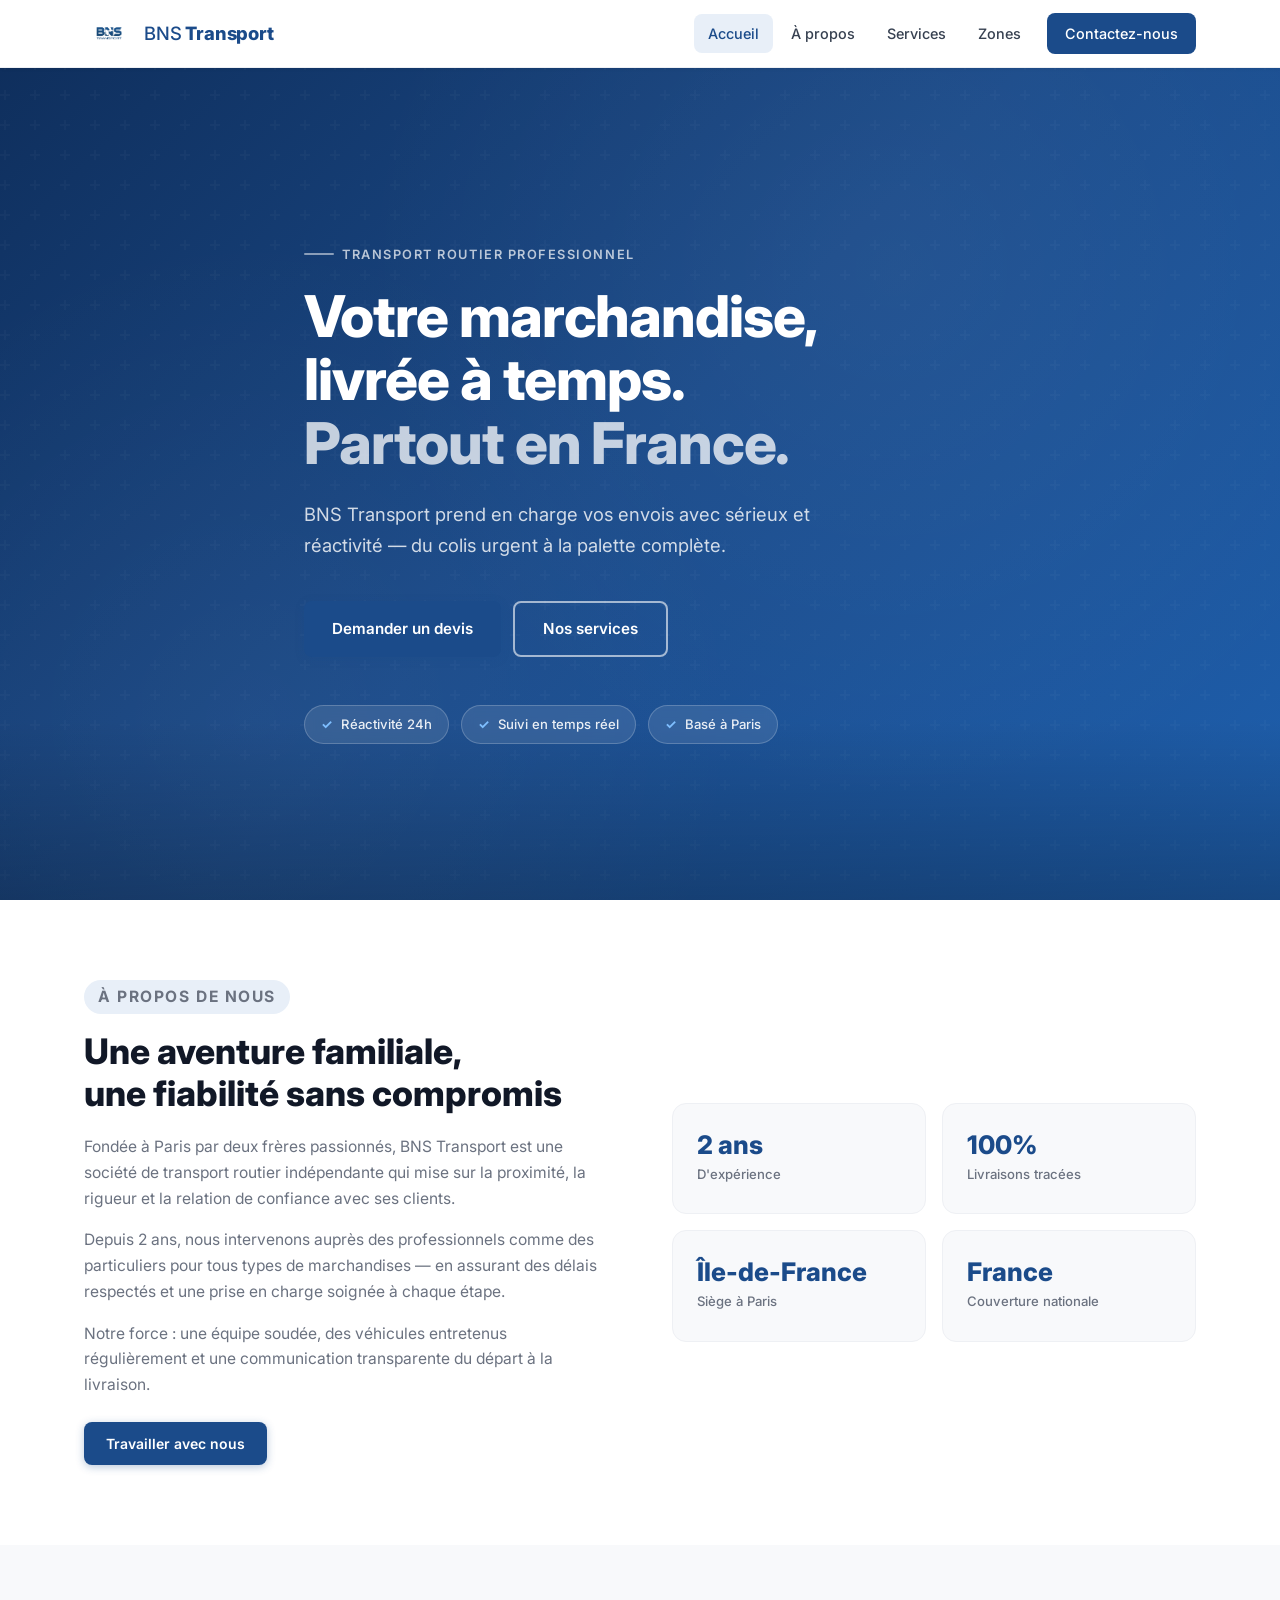
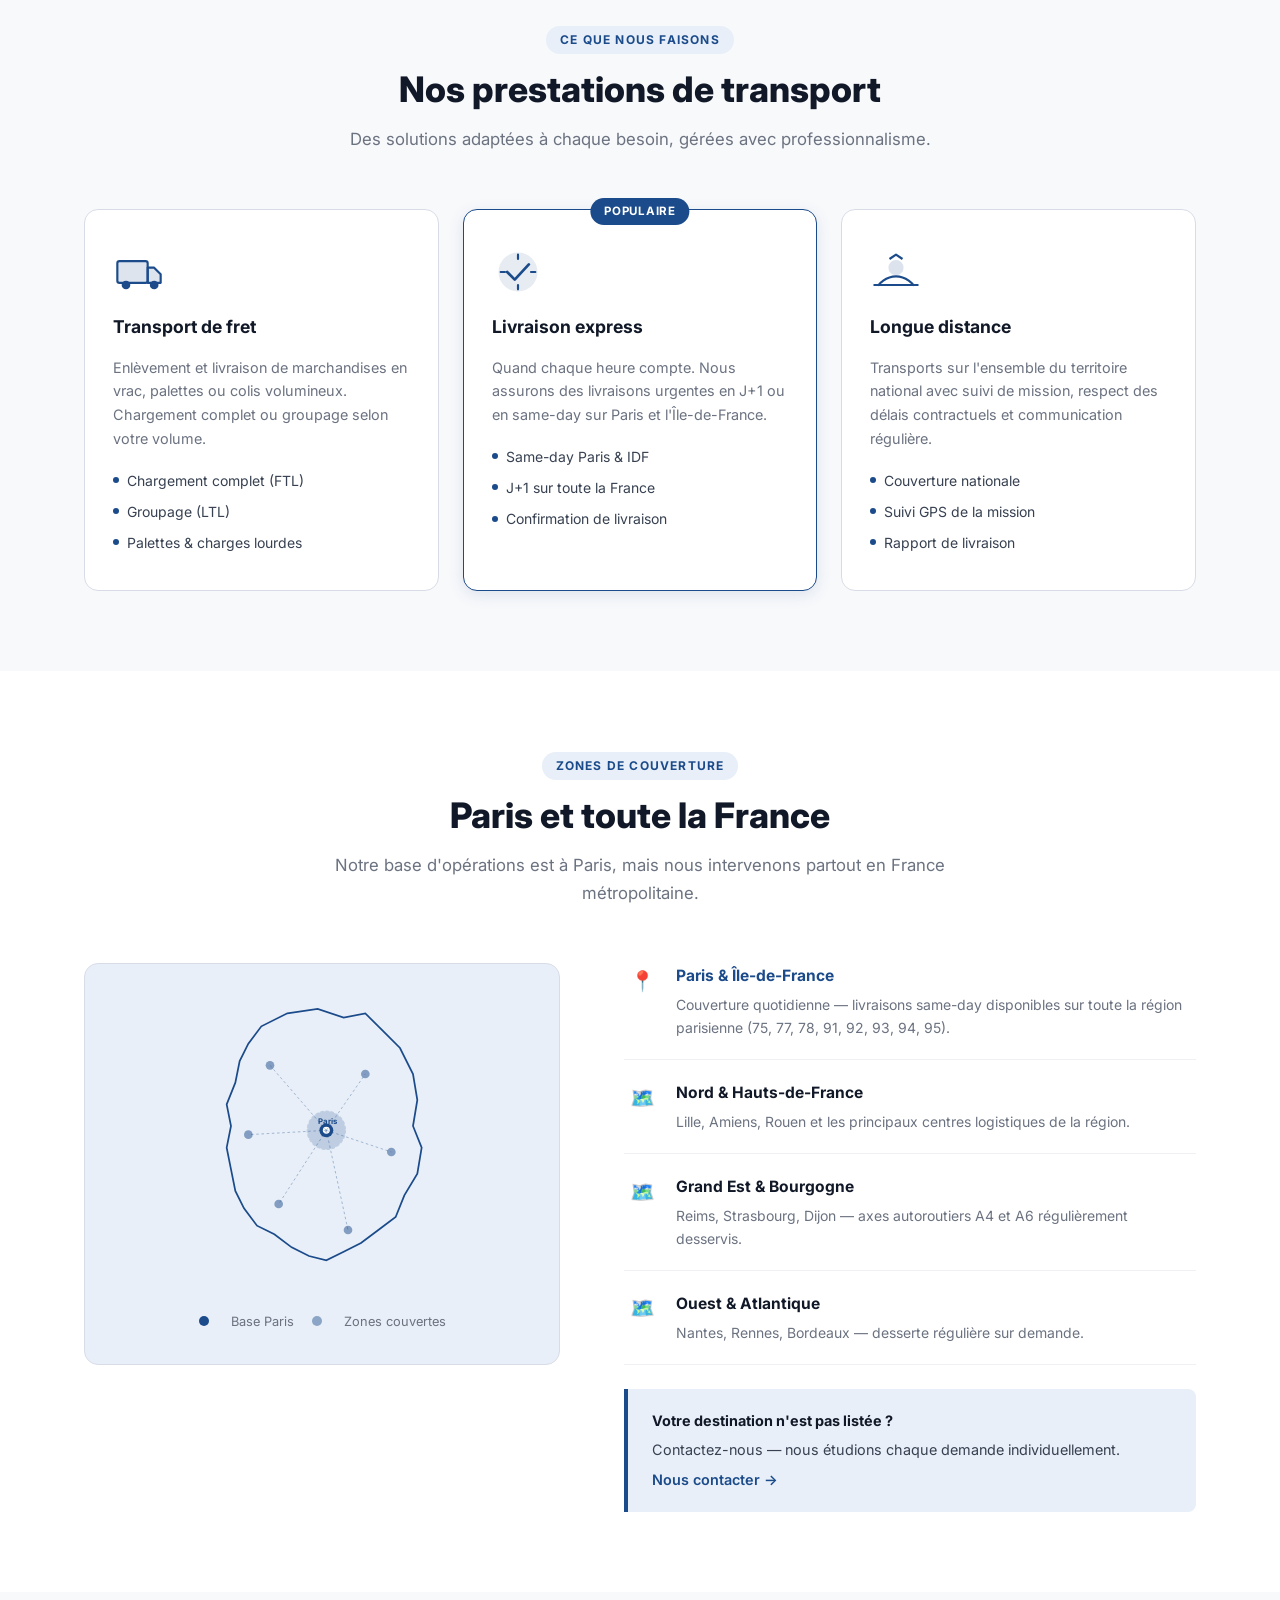
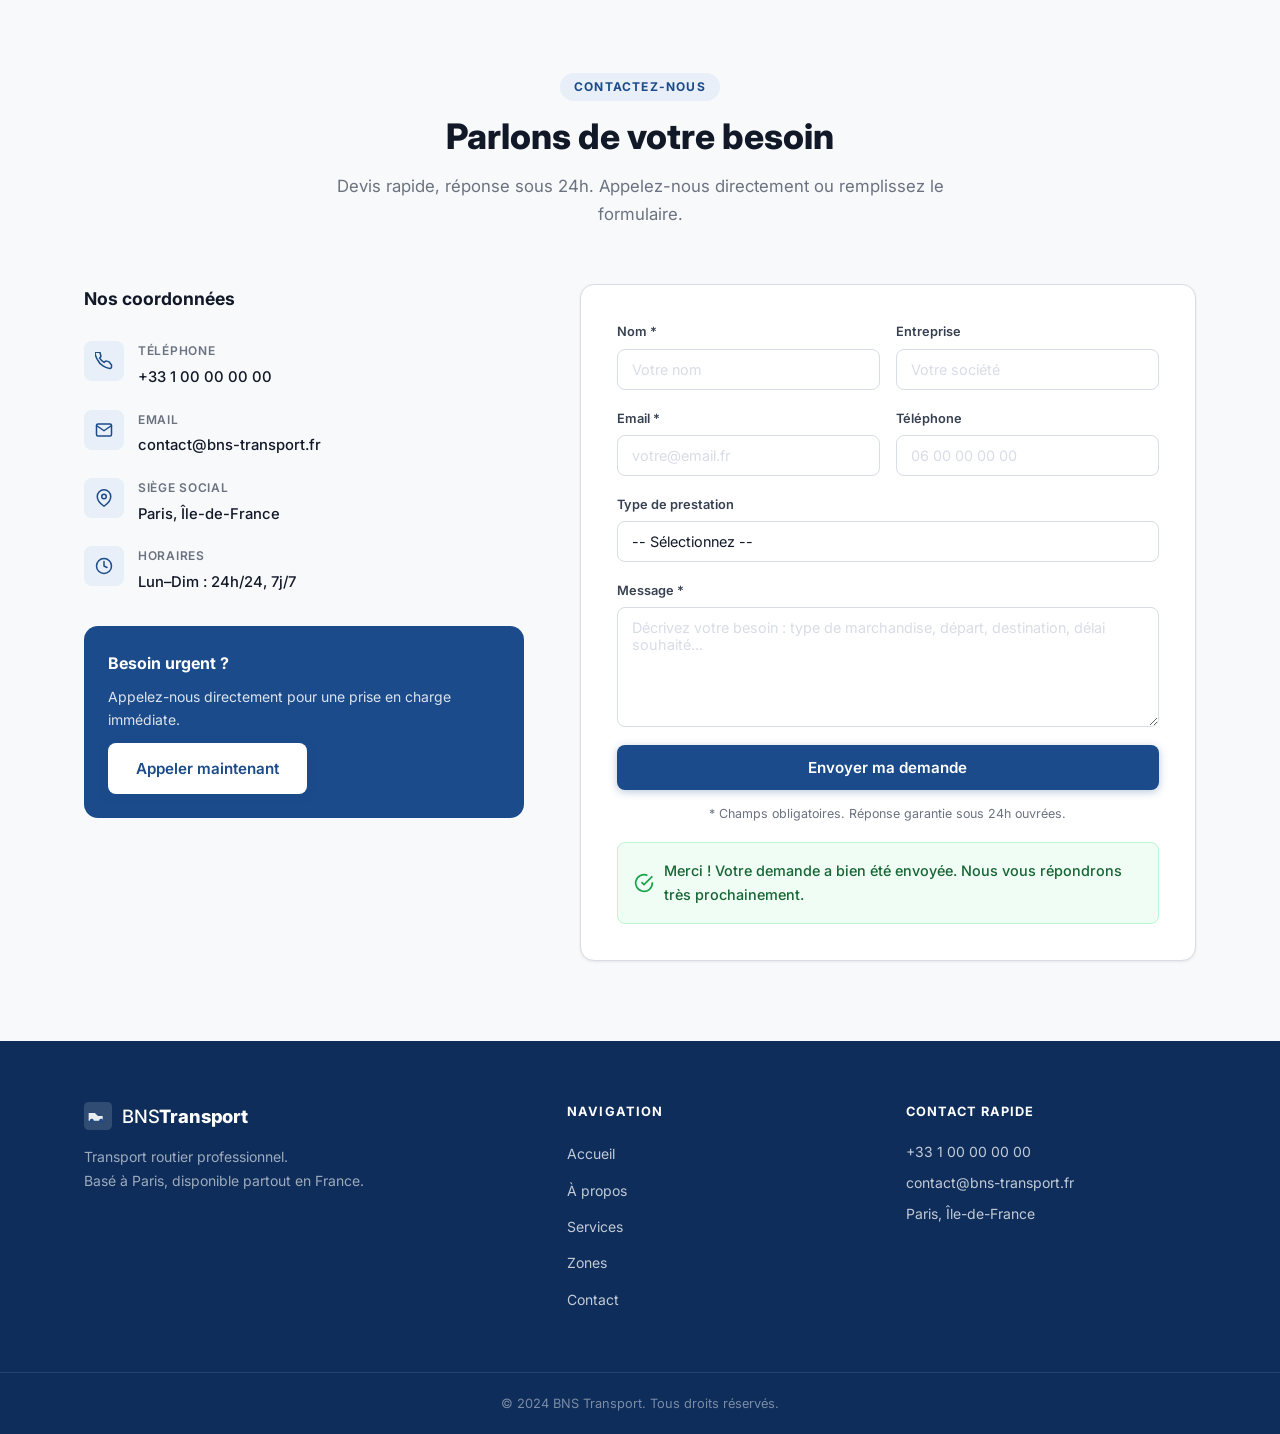
==== index.html @ 2b650d3e "Initial commit — site BNS Transport" ====
<!DOCTYPE html>
<html lang="fr">
<head>
  <meta charset="UTF-8" />
  <meta name="viewport" content="width=device-width, initial-scale=1.0" />
  <meta name="description" content="BNS Transport — Transporteur routier professionnel basé à Paris. Fret, livraison express, longue distance. Devis gratuit." />
  <title>BNS Transport — Transporteur routier Paris & France</title>
  <link rel="stylesheet" href="css/styles.css" />
  <link rel="preconnect" href="https://fonts.googleapis.com" />
  <link rel="preconnect" href="https://fonts.gstatic.com" crossorigin />
  <link href="https://fonts.googleapis.com/css2?family=Inter:wght@400;500;600;700;800&display=swap" rel="stylesheet" />
</head>
<body>

  <!-- ========== HEADER ========== -->
  <header class="header" id="header">
    <div class="container header__inner">
      <a href="#accueil" class="logo">
        <span class="logo__icon">
          <img src="asset/logo/V3-remove.png" alt="BNS Transport" height="50">
        </span>
        <span class="logo__text">BNS<strong> Transport</strong></span>
      </a>

      <button class="nav-toggle" id="navToggle" aria-label="Ouvrir le menu" aria-expanded="false">
        <span></span><span></span><span></span>
      </button>

      <nav class="nav" id="mainNav">
        <ul class="nav__list">
          <li><a href="#accueil"   class="nav__link">Accueil</a></li>
          <li><a href="#apropos"   class="nav__link">À propos</a></li>
          <li><a href="#services"  class="nav__link">Services</a></li>
          <li><a href="#zones"     class="nav__link">Zones</a></li>
          <li><a href="#contact"   class="nav__link nav__link--cta">Contactez-nous</a></li>
        </ul>
      </nav>
    </div>
  </header>

  <!-- ========== HERO ========== -->
  <section class="hero" id="accueil">
    <div class="hero__overlay"></div>
    <div class="container hero__content">
      <p class="hero__eyebrow">Transport routier professionnel</p>
      <h1 class="hero__title">Votre marchandise,<br>livrée à temps.<br><span>Partout en France.</span></h1>
      <p class="hero__subtitle">BNS Transport prend en charge vos envois avec sérieux et réactivité — du colis urgent à la palette complète.</p>
      <div class="hero__actions">
        <a href="#contact" class="btn btn--primary">Demander un devis</a>
        <a href="#services" class="btn btn--outline">Nos services</a>
      </div>
      <div class="hero__badges">
        <div class="badge"><span class="badge__icon">✓</span>Réactivité 24h</div>
        <div class="badge"><span class="badge__icon">✓</span>Suivi en temps réel</div>
        <div class="badge"><span class="badge__icon">✓</span>Basé à Paris</div>
      </div>
    </div>
  </section>

  <!-- ========== ABOUT ========== -->
  <section class="section about" id="apropos">
  <div class="container about__inner">
    <div class="about__text">
      <p class="section__eyebrow">À propos de nous</p>
      <h2 class="section__title">Une aventure familiale,<br>une fiabilité sans compromis</h2>
      <p>Fondée à Paris par deux frères passionnés, BNS Transport est une société de transport routier indépendante qui mise sur la proximité, la rigueur et la relation de confiance avec ses clients.</p>
      <p>Depuis 2 ans, nous intervenons auprès des professionnels comme des particuliers pour tous types de marchandises — en assurant des délais respectés et une prise en charge soignée à chaque étape.</p>
      <p>Notre force : une équipe soudée, des véhicules entretenus régulièrement et une communication transparente du départ à la livraison.</p>
      <a href="#contact" class="btn btn--primary btn--sm">Travailler avec nous</a>
    </div>
    <div class="about__stats">
        <div class="stat-card">
          <span class="stat-card__number">2 ans</span>
          <span class="stat-card__label">D'expérience</span>
        </div>
        <div class="stat-card">
          <span class="stat-card__number">100%</span>
          <span class="stat-card__label">Livraisons tracées</span>
        </div>
        <div class="stat-card">
          <span class="stat-card__number">Île-de-France</span>
          <span class="stat-card__label">Siège à Paris</span>
        </div>
        <div class="stat-card">
          <span class="stat-card__number">France</span>
          <span class="stat-card__label">Couverture nationale</span>
        </div>
      </div>
    </div>
  </section>

  <!-- ========== SERVICES ========== -->
  <section class="section services" id="services">
    <div class="container">
      <div class="section__header">
        <p class="section__eyebrow">Ce que nous faisons</p>
        <h2 class="section__title">Nos prestations de transport</h2>
        <p class="section__subtitle">Des solutions adaptées à chaque besoin, gérées avec professionnalisme.</p>
      </div>
      <div class="services__grid">
        <div class="service-card">
          <div class="service-card__icon">
            <svg viewBox="0 0 48 48" fill="none" xmlns="http://www.w3.org/2000/svg">
              <rect x="4" y="14" width="28" height="20" rx="2" fill="#1B4B8A" opacity=".15"/>
              <rect x="4" y="14" width="28" height="20" rx="2" stroke="#1B4B8A" stroke-width="2"/>
              <path d="M32 20h6l6 6v8h-12V20z" fill="#1B4B8A" opacity=".15"/>
              <path d="M32 20h6l6 6v8h-12V20z" stroke="#1B4B8A" stroke-width="2" stroke-linejoin="round"/>
              <circle cx="12" cy="36" r="4" fill="#1B4B8A"/>
              <circle cx="38" cy="36" r="4" fill="#1B4B8A"/>
            </svg>
          </div>
          <h3 class="service-card__title">Transport de fret</h3>
          <p class="service-card__text">Enlèvement et livraison de marchandises en vrac, palettes ou colis volumineux. Chargement complet ou groupage selon votre volume.</p>
          <ul class="service-card__list">
            <li>Chargement complet (FTL)</li>
            <li>Groupage (LTL)</li>
            <li>Palettes & charges lourdes</li>
          </ul>
        </div>
        <div class="service-card service-card--featured">
          <div class="service-card__badge">Populaire</div>
          <div class="service-card__icon">
            <svg viewBox="0 0 48 48" fill="none" xmlns="http://www.w3.org/2000/svg">
              <circle cx="24" cy="24" r="18" fill="#1B4B8A" opacity=".1"/>
              <path d="M14 24l7 7 13-14" stroke="#1B4B8A" stroke-width="2.5" stroke-linecap="round" stroke-linejoin="round"/>
              <path d="M24 8v4M24 36v4M8 24h4M36 24h4" stroke="#1B4B8A" stroke-width="2" stroke-linecap="round"/>
            </svg>
          </div>
          <h3 class="service-card__title">Livraison express</h3>
          <p class="service-card__text">Quand chaque heure compte. Nous assurons des livraisons urgentes en J+1 ou en same-day sur Paris et l'Île-de-France.</p>
          <ul class="service-card__list">
            <li>Same-day Paris & IDF</li>
            <li>J+1 sur toute la France</li>
            <li>Confirmation de livraison</li>
          </ul>
        </div>
        <div class="service-card">
          <div class="service-card__icon">
            <svg viewBox="0 0 48 48" fill="none" xmlns="http://www.w3.org/2000/svg">
              <path d="M8 36 C8 36 14 28 24 28 C34 28 40 36 40 36" stroke="#1B4B8A" stroke-width="2" stroke-linecap="round"/>
              <path d="M4 36h40" stroke="#1B4B8A" stroke-width="2" stroke-linecap="round"/>
              <circle cx="24" cy="20" r="6" fill="#1B4B8A" opacity=".15" stroke="#1B4B8A" stroke-width="2"/>
              <path d="M18 12 L24 8 L30 12" stroke="#1B4B8A" stroke-width="2" stroke-linejoin="round"/>
            </svg>
          </div>
          <h3 class="service-card__title">Longue distance</h3>
          <p class="service-card__text">Transports sur l'ensemble du territoire national avec suivi de mission, respect des délais contractuels et communication régulière.</p>
          <ul class="service-card__list">
            <li>Couverture nationale</li>
            <li>Suivi GPS de la mission</li>
            <li>Rapport de livraison</li>
          </ul>
        </div>
      </div>
    </div>
  </section>

  <!-- ========== COVERAGE ZONES ========== -->
  <section class="section zones" id="zones">
    <div class="container">
      <div class="section__header">
        <p class="section__eyebrow">Zones de couverture</p>
        <h2 class="section__title">Paris et toute la France</h2>
        <p class="section__subtitle">Notre base d'opérations est à Paris, mais nous intervenons partout en France métropolitaine.</p>
      </div>
      <div class="zones__inner">
        <div class="zones__map">
          <div class="map-visual">
            <svg viewBox="0 0 300 340" fill="none" xmlns="http://www.w3.org/2000/svg" class="france-map">
              <!-- Simplified France outline -->
              <path d="M110 20 L145 15 L175 25 L200 20 L220 40 L240 60 L255 90 L260 120 L255 150 L265 175 L260 205 L245 230 L235 255 L215 270 L195 285 L175 295 L155 305 L135 300 L115 290 L95 275 L75 265 L60 245 L50 225 L45 200 L40 175 L45 150 L40 125 L50 100 L55 75 L65 55 L80 35 L110 20Z" fill="#E8EFF8" stroke="#1B4B8A" stroke-width="2"/>
              <!-- IDF region highlight -->
              <circle cx="155" cy="155" r="22" fill="#1B4B8A" opacity=".2" stroke="#1B4B8A" stroke-width="1.5" stroke-dasharray="4 2"/>
              <!-- Paris dot -->
              <circle cx="155" cy="155" r="8" fill="#1B4B8A"/>
              <circle cx="155" cy="155" r="4" fill="#fff"/>
              <!-- Coverage dots -->
              <circle cx="200" cy="90" r="5" fill="#1B4B8A" opacity=".5"/>
              <circle cx="230" cy="180" r="5" fill="#1B4B8A" opacity=".5"/>
              <circle cx="180" cy="270" r="5" fill="#1B4B8A" opacity=".5"/>
              <circle cx="100" cy="240" r="5" fill="#1B4B8A" opacity=".5"/>
              <circle cx="65" cy="160" r="5" fill="#1B4B8A" opacity=".5"/>
              <circle cx="90" cy="80" r="5" fill="#1B4B8A" opacity=".5"/>
              <!-- Connection lines -->
              <line x1="155" y1="155" x2="200" y2="90" stroke="#1B4B8A" stroke-width="1" stroke-dasharray="3 3" opacity=".4"/>
              <line x1="155" y1="155" x2="230" y2="180" stroke="#1B4B8A" stroke-width="1" stroke-dasharray="3 3" opacity=".4"/>
              <line x1="155" y1="155" x2="180" y2="270" stroke="#1B4B8A" stroke-width="1" stroke-dasharray="3 3" opacity=".4"/>
              <line x1="155" y1="155" x2="100" y2="240" stroke="#1B4B8A" stroke-width="1" stroke-dasharray="3 3" opacity=".4"/>
              <line x1="155" y1="155" x2="65" y2="160" stroke="#1B4B8A" stroke-width="1" stroke-dasharray="3 3" opacity=".4"/>
              <line x1="155" y1="155" x2="90" y2="80" stroke="#1B4B8A" stroke-width="1" stroke-dasharray="3 3" opacity=".4"/>
              <!-- Labels -->
              <text x="145" y="148" font-size="9" fill="#1B4B8A" font-weight="700" font-family="Inter, sans-serif">Paris</text>
            </svg>
            <div class="map-legend">
              <span class="map-legend__dot map-legend__dot--main"></span> Base Paris
              <span class="map-legend__dot map-legend__dot--secondary"></span> Zones couvertes
            </div>
          </div>
        </div>
        <div class="zones__list">
          <div class="zone-item zone-item--primary">
            <div class="zone-item__icon">📍</div>
            <div>
              <h3>Paris & Île-de-France</h3>
              <p>Couverture quotidienne — livraisons same-day disponibles sur toute la région parisienne (75, 77, 78, 91, 92, 93, 94, 95).</p>
            </div>
          </div>
          <div class="zone-item">
            <div class="zone-item__icon">🗺️</div>
            <div>
              <h3>Nord & Hauts-de-France</h3>
              <p>Lille, Amiens, Rouen et les principaux centres logistiques de la région.</p>
            </div>
          </div>
          <div class="zone-item">
            <div class="zone-item__icon">🗺️</div>
            <div>
              <h3>Grand Est & Bourgogne</h3>
              <p>Reims, Strasbourg, Dijon — axes autoroutiers A4 et A6 régulièrement desservis.</p>
            </div>
          </div>
          <div class="zone-item">
            <div class="zone-item__icon">🗺️</div>
            <div>
              <h3>Ouest & Atlantique</h3>
              <p>Nantes, Rennes, Bordeaux — desserte régulière sur demande.</p>
            </div>
          </div>
          <div class="zone-callout">
            <strong>Votre destination n'est pas listée ?</strong> Contactez-nous — nous étudions chaque demande individuellement.
            <a href="#contact">Nous contacter →</a>
          </div>
        </div>
      </div>
    </div>
  </section>

  <!-- ========== CONTACT ========== -->
  <section class="section contact" id="contact">
    <div class="container">
      <div class="section__header">
        <p class="section__eyebrow">Contactez-nous</p>
        <h2 class="section__title">Parlons de votre besoin</h2>
        <p class="section__subtitle">Devis rapide, réponse sous 24h. Appelez-nous directement ou remplissez le formulaire.</p>
      </div>
      <div class="contact__inner">
        <div class="contact__info">
          <h3>Nos coordonnées</h3>
          <ul class="contact__details">
            <li>
              <span class="contact__icon">
                <svg viewBox="0 0 24 24" fill="none" stroke="currentColor" stroke-width="2" stroke-linecap="round" stroke-linejoin="round"><path d="M22 16.92v3a2 2 0 01-2.18 2 19.79 19.79 0 01-8.63-3.07A19.5 19.5 0 013.07 9.8a19.79 19.79 0 01-3.07-8.63A2 2 0 012 .18h3a2 2 0 012 1.72c.127.96.361 1.903.7 2.81a2 2 0 01-.45 2.11L6.09 7.91a16 16 0 006 6l1.27-1.27a2 2 0 012.11-.45c.907.339 1.85.573 2.81.7a2 2 0 011.72 2.01z"/></svg>
              </span>
              <div>
                <span class="contact__label">Téléphone</span>
                <a href="tel:+33100000000" class="contact__value">+33 1 00 00 00 00</a>
              </div>
            </li>
            <li>
              <span class="contact__icon">
                <svg viewBox="0 0 24 24" fill="none" stroke="currentColor" stroke-width="2" stroke-linecap="round" stroke-linejoin="round"><path d="M4 4h16c1.1 0 2 .9 2 2v12c0 1.1-.9 2-2 2H4c-1.1 0-2-.9-2-2V6c0-1.1.9-2 2-2z"/><polyline points="22,6 12,13 2,6"/></svg>
              </span>
              <div>
                <span class="contact__label">Email</span>
                <a href="mailto:contact@bns-transport.fr" class="contact__value">contact@bns-transport.fr</a>
              </div>
            </li>
            <li>
              <span class="contact__icon">
                <svg viewBox="0 0 24 24" fill="none" stroke="currentColor" stroke-width="2" stroke-linecap="round" stroke-linejoin="round"><path d="M21 10c0 7-9 13-9 13s-9-6-9-13a9 9 0 0118 0z"/><circle cx="12" cy="10" r="3"/></svg>
              </span>
              <div>
                <span class="contact__label">Siège social</span>
                <span class="contact__value">Paris, Île-de-France</span>
              </div>
            </li>
            <li>
              <span class="contact__icon">
                <svg viewBox="0 0 24 24" fill="none" stroke="currentColor" stroke-width="2" stroke-linecap="round" stroke-linejoin="round"><circle cx="12" cy="12" r="10"/><polyline points="12 6 12 12 16 14"/></svg>
              </span>
              <div>
                <span class="contact__label">Horaires</span>
                <span class="contact__value">Lun–Dim : 24h/24, 7j/7</span>
              </div>
            </li>
          </ul>
          <div class="contact__urgency">
            <strong>Besoin urgent ?</strong>
            <p>Appelez-nous directement pour une prise en charge immédiate.</p>
            <a href="tel:+33100000000" class="btn btn--primary">Appeler maintenant</a>
          </div>
        </div>

        <form class="contact__form" id="contactForm" novalidate>
          <div class="form-row">
            <div class="form-group">
              <label for="nom">Nom *</label>
              <input type="text" id="nom" name="nom" placeholder="Votre nom" required />
            </div>
            <div class="form-group">
              <label for="entreprise">Entreprise</label>
              <input type="text" id="entreprise" name="entreprise" placeholder="Votre société" />
            </div>
          </div>
          <div class="form-row">
            <div class="form-group">
              <label for="email">Email *</label>
              <input type="email" id="email" name="email" placeholder="votre@email.fr" required />
            </div>
            <div class="form-group">
              <label for="telephone">Téléphone</label>
              <input type="tel" id="telephone" name="telephone" placeholder="06 00 00 00 00" />
            </div>
          </div>
          <div class="form-group">
            <label for="service">Type de prestation</label>
            <select id="service" name="service">
              <option value="">-- Sélectionnez --</option>
              <option value="fret">Transport de fret</option>
              <option value="express">Livraison express</option>
              <option value="longue">Longue distance</option>
              <option value="autre">Autre demande</option>
            </select>
          </div>
          <div class="form-group">
            <label for="message">Message *</label>
            <textarea id="message" name="message" rows="5" placeholder="Décrivez votre besoin : type de marchandise, départ, destination, délai souhaité..." required></textarea>
          </div>
          <button type="submit" class="btn btn--primary btn--full">Envoyer ma demande</button>
          <p class="form-notice">* Champs obligatoires. Réponse garantie sous 24h ouvrées.</p>
          <div class="form-success" id="formSuccess" hidden>
            <svg viewBox="0 0 24 24" fill="none" stroke="currentColor" stroke-width="2"><path d="M22 11.08V12a10 10 0 11-5.93-9.14"/><polyline points="22 4 12 14.01 9 11.01"/></svg>
            Merci ! Votre demande a bien été envoyée. Nous vous répondrons très prochainement.
          </div>
        </form>
      </div>
    </div>
  </section>

  <!-- ========== FOOTER ========== -->
  <footer class="footer">
    <div class="container footer__inner">
      <div class="footer__brand">
        <a href="#accueil" class="logo logo--light">
          <span class="logo__icon">
            <svg width="28" height="28" viewBox="0 0 36 36" fill="none" xmlns="http://www.w3.org/2000/svg">
              <rect width="36" height="36" rx="6" fill="#fff" opacity=".15"/>
              <path d="M6 24V14h8l4 4h6v6H6z" fill="#fff" opacity=".9"/>
              <circle cx="10" cy="24" r="2.5" fill="#1B4B8A"/>
              <circle cx="22" cy="24" r="2.5" fill="#1B4B8A"/>
            </svg>
          </span>
          <span class="logo__text">BNS<strong>Transport</strong></span>
        </a>
        <p>Transport routier professionnel.<br>Basé à Paris, disponible partout en France.</p>
      </div>
      <div class="footer__links">
        <h4>Navigation</h4>
        <ul>
          <li><a href="#accueil">Accueil</a></li>
          <li><a href="#apropos">À propos</a></li>
          <li><a href="#services">Services</a></li>
          <li><a href="#zones">Zones</a></li>
          <li><a href="#contact">Contact</a></li>
        </ul>
      </div>
      <div class="footer__contact">
        <h4>Contact rapide</h4>
        <p><a href="tel:+33100000000">+33 1 00 00 00 00</a></p>
        <p><a href="mailto:contact@bns-transport.fr">contact@bns-transport.fr</a></p>
        <p>Paris, Île-de-France</p>
      </div>
    </div>
    <div class="footer__bottom">
      <div class="container">
        <p>&copy; 2024 BNS Transport. Tous droits réservés.</p>
      </div>
    </div>
  </footer>

  <a href="#accueil" class="back-to-top" id="backToTop" aria-label="Retour en haut">&#8593;</a>

  <script src="js/script.js"></script>
</body>
</html>
---- css/styles.css ----
/* ============================================================
   BNS Transport — styles.css
   Primary: #1B4B8A | Font: Inter
   ============================================================ */

/* ---------- Reset & base ---------- */
*, *::before, *::after { box-sizing: border-box; margin: 0; padding: 0; }

:root {
  --blue:        #1B4B8A;
  --blue-dark:   #143870;
  --blue-light:  #2563B0;
  --blue-pale:   #E8EFF8;
  --white:       #ffffff;
  --gray-50:     #F8F9FB;
  --gray-100:    #EEF0F4;
  --gray-200:    #D8DCE6;
  --gray-500:    #6B7280;
  --gray-700:    #374151;
  --gray-900:    #111827;
  --font:        'Inter', system-ui, sans-serif;
  --radius:      8px;
  --radius-lg:   14px;
  --shadow-sm:   0 1px 3px rgba(0,0,0,.08);
  --shadow:      0 4px 16px rgba(27,75,138,.12);
  --shadow-lg:   0 8px 32px rgba(27,75,138,.18);
  --transition:  .25s ease;
  --header-h:    68px;
}

html { scroll-behavior: smooth; font-size: 16px; }

body {
  font-family: var(--font);
  color: var(--gray-700);
  background: var(--white);
  line-height: 1.65;
  -webkit-font-smoothing: antialiased;
}

a { color: inherit; text-decoration: none; }
ul { list-style: none; }
img, svg { display: block; max-width: 100%; }
button { cursor: pointer; font-family: inherit; border: none; background: none; }

/* ---------- Utilities ---------- */
.container {
  width: 100%;
  max-width: 1160px;
  margin-inline: auto;
  padding-inline: 24px;
}

.section { padding: 80px 0; }

.section__header {
  text-align: center;
  max-width: 640px;
  margin: 0 auto 56px;
}

.section__eyebrow {
  display: inline-block;
  font-size: .75rem;
  font-weight: 700;
  letter-spacing: .1em;
  text-transform: uppercase;
  color: var(--blue);
  background: var(--blue-pale);
  padding: 4px 14px;
  border-radius: 100px;
  margin-bottom: 14px;
}

.section__title {
  font-size: clamp(1.6rem, 3vw, 2.2rem);
  font-weight: 800;
  color: var(--gray-900);
  line-height: 1.2;
  margin-bottom: 16px;
}

.section__subtitle {
  font-size: 1.05rem;
  color: var(--gray-500);
}

/* ---------- Buttons ---------- */
.btn {
  display: inline-flex;
  align-items: center;
  gap: 8px;
  padding: 13px 28px;
  border-radius: var(--radius);
  font-size: .95rem;
  font-weight: 600;
  transition: var(--transition);
  white-space: nowrap;
}

.btn--primary {
  background: var(--blue);
  color: var(--white);
  box-shadow: 0 2px 8px rgba(27,75,138,.3);
}
.btn--primary:hover { background: var(--blue-dark); transform: translateY(-1px); box-shadow: var(--shadow); }

.btn--outline {
  background: transparent;
  color: var(--white);
  border: 2px solid rgba(255,255,255,.6);
}
.btn--outline:hover { background: rgba(255,255,255,.1); border-color: var(--white); }

.btn--sm { padding: 10px 22px; font-size: .875rem; }
.btn--full { width: 100%; justify-content: center; }

/* ============================================================
   HEADER
   ============================================================ */
.header {
  position: fixed;
  inset: 0 0 auto;
  z-index: 100;
  height: var(--header-h);
  background: var(--white);
  border-bottom: 1px solid var(--gray-100);
  box-shadow: var(--shadow-sm);
  transition: box-shadow var(--transition);
}

.header.scrolled { box-shadow: var(--shadow); }

.header__inner {
  height: 100%;
  display: flex;
  align-items: center;
  justify-content: space-between;
  gap: 24px;
}

/* Logo */
.logo {
  display: flex;
  align-items: center;
  gap: 10px;
  flex-shrink: 0;
}

.logo__text {
  font-size: 1.15rem;
  font-weight: 500;
  color: var(--blue);
  letter-spacing: -.01em;
}
.logo__text strong { font-weight: 800; }

/* Nav */
.nav__list {
  display: flex;
  align-items: center;
  gap: 4px;
}

.nav__link {
  display: inline-block;
  padding: 8px 14px;
  font-size: .9rem;
  font-weight: 500;
  color: var(--gray-700);
  border-radius: var(--radius);
  transition: var(--transition);
}
.nav__link:hover, .nav__link.active { color: var(--blue); background: var(--blue-pale); }

.nav__link--cta {
  background: var(--blue);
  color: var(--white) !important;
  padding: 9px 18px;
  margin-left: 8px;
}
.nav__link--cta:hover { background: var(--blue-dark) !important; }

/* Hamburger */
.nav-toggle {
  display: none;
  flex-direction: column;
  gap: 5px;
  width: 36px;
  height: 36px;
  justify-content: center;
  align-items: center;
  border-radius: var(--radius);
  transition: var(--transition);
}
.nav-toggle:hover { background: var(--gray-100); }
.nav-toggle span {
  display: block;
  width: 22px;
  height: 2px;
  background: var(--blue);
  border-radius: 2px;
  transition: var(--transition);
}
.nav-toggle.open span:nth-child(1) { transform: translateY(7px) rotate(45deg); }
.nav-toggle.open span:nth-child(2) { opacity: 0; }
.nav-toggle.open span:nth-child(3) { transform: translateY(-7px) rotate(-45deg); }

/* ============================================================
   HERO
   ============================================================ */
.hero {
  position: relative;
  padding-top: var(--header-h);
  min-height: 100svh;
  display: flex;
  align-items: center;
  background:
    linear-gradient(135deg, #0e2d5a 0%, var(--blue) 50%, #1e5fad 100%);
  overflow: hidden;
}

.hero::before {
  content: '';
  position: absolute;
  inset: 0;
  background-image:
    radial-gradient(circle at 70% 30%, rgba(255,255,255,.04) 0%, transparent 50%),
    radial-gradient(circle at 20% 80%, rgba(255,255,255,.03) 0%, transparent 40%);
}

/* Subtle road texture */
.hero::after {
  content: '';
  position: absolute;
  bottom: 0; left: 0; right: 0;
  height: 180px;
  background: linear-gradient(to top, rgba(0,0,0,.25), transparent);
}

.hero__overlay {
  position: absolute;
  inset: 0;
  background: url("data:image/svg+xml,%3Csvg width='60' height='60' viewBox='0 0 60 60' xmlns='http://www.w3.org/2000/svg'%3E%3Cg fill='none' fill-rule='evenodd'%3E%3Cg fill='%23ffffff' fill-opacity='0.025'%3E%3Cpath d='M36 34v-4h-2v4h-4v2h4v4h2v-4h4v-2h-4zm0-30V0h-2v4h-4v2h4v4h2V6h4V4h-4zM6 34v-4H4v4H0v2h4v4h2v-4h4v-2H6zM6 4V0H4v4H0v2h4v4h2V6h4V4H6z'/%3E%3C/g%3E%3C/g%3E%3C/svg%3E");
}

.hero__content {
  position: relative;
  z-index: 1;
  max-width: 720px;
  color: var(--white);
  padding-block: 80px 60px;
}

.hero__eyebrow {
  font-size: .8rem;
  font-weight: 600;
  letter-spacing: .12em;
  text-transform: uppercase;
  color: rgba(255,255,255,.7);
  margin-bottom: 20px;
  display: flex;
  align-items: center;
  gap: 8px;
}
.hero__eyebrow::before {
  content: '';
  display: inline-block;
  width: 30px; height: 2px;
  background: rgba(255,255,255,.5);
  border-radius: 2px;
}

.hero__title {
  font-size: clamp(2.2rem, 5.5vw, 3.6rem);
  font-weight: 800;
  line-height: 1.1;
  letter-spacing: -.02em;
  margin-bottom: 24px;
}
.hero__title span { color: rgba(255,255,255,.75); }

.hero__subtitle {
  font-size: clamp(1rem, 2vw, 1.15rem);
  color: rgba(255,255,255,.8);
  max-width: 540px;
  margin-bottom: 40px;
  line-height: 1.7;
}

.hero__actions {
  display: flex;
  flex-wrap: wrap;
  gap: 12px;
  margin-bottom: 48px;
}

.hero__badges {
  display: flex;
  flex-wrap: wrap;
  gap: 12px;
}

.badge {
  display: inline-flex;
  align-items: center;
  gap: 8px;
  padding: 8px 16px;
  background: rgba(255,255,255,.1);
  backdrop-filter: blur(6px);
  border: 1px solid rgba(255,255,255,.2);
  border-radius: 100px;
  font-size: .82rem;
  font-weight: 500;
  color: rgba(255,255,255,.9);
}
.badge__icon { font-weight: 700; color: #7FBFFF; }

/* ============================================================
   ABOUT
   ============================================================ */
.about { background: var(--white); }

.about__inner {
  display: grid;
  grid-template-columns: 1fr 1fr;
  gap: 64px;
  align-items: center;
}

.about__text .section__eyebrow { display: inline-block; }
.about__text .section__title { text-align: left; margin-bottom: 20px; }

.about__text p {
  color: var(--gray-500);
  margin-bottom: 16px;
  font-size: .975rem;
}

.about__text .btn { margin-top: 8px; }

.about__stats {
  display: grid;
  grid-template-columns: 1fr 1fr;
  gap: 16px;
}

.stat-card {
  background: var(--gray-50);
  border: 1px solid var(--gray-100);
  border-radius: var(--radius-lg);
  padding: 28px 24px;
  display: flex;
  flex-direction: column;
  gap: 6px;
  transition: var(--transition);
}
.stat-card:hover { border-color: var(--blue); box-shadow: var(--shadow); }

.stat-card__number {
  font-size: 1.6rem;
  font-weight: 800;
  color: var(--blue);
  line-height: 1;
}
.stat-card__label {
  font-size: .82rem;
  color: var(--gray-500);
  font-weight: 500;
}

/* ============================================================
   SERVICES
   ============================================================ */
.services { background: var(--gray-50); }

.services__grid {
  display: grid;
  grid-template-columns: repeat(3, 1fr);
  gap: 24px;
}

.service-card {
  background: var(--white);
  border: 1px solid var(--gray-200);
  border-radius: var(--radius-lg);
  padding: 36px 28px;
  position: relative;
  transition: var(--transition);
  display: flex;
  flex-direction: column;
  gap: 14px;
}
.service-card:hover {
  transform: translateY(-4px);
  box-shadow: var(--shadow-lg);
  border-color: var(--blue);
}

.service-card--featured {
  border-color: var(--blue);
  box-shadow: var(--shadow);
}

.service-card__badge {
  position: absolute;
  top: -12px;
  left: 50%;
  transform: translateX(-50%);
  background: var(--blue);
  color: var(--white);
  font-size: .72rem;
  font-weight: 700;
  letter-spacing: .06em;
  text-transform: uppercase;
  padding: 4px 14px;
  border-radius: 100px;
  white-space: nowrap;
}

.service-card__icon svg { width: 52px; height: 52px; }

.service-card__title {
  font-size: 1.1rem;
  font-weight: 700;
  color: var(--gray-900);
}

.service-card__text {
  font-size: .9rem;
  color: var(--gray-500);
  line-height: 1.65;
}

.service-card__list {
  font-size: .875rem;
  display: flex;
  flex-direction: column;
  gap: 8px;
  margin-top: 4px;
}
.service-card__list li {
  display: flex;
  align-items: center;
  gap: 8px;
  color: var(--gray-700);
}
.service-card__list li::before {
  content: '';
  display: inline-block;
  width: 6px; height: 6px;
  border-radius: 50%;
  background: var(--blue);
  flex-shrink: 0;
}

/* ============================================================
   ZONES
   ============================================================ */
.zones { background: var(--white); }

.zones__inner {
  display: grid;
  grid-template-columns: 1fr 1.2fr;
  gap: 64px;
  align-items: start;
}

.map-visual {
  background: var(--blue-pale);
  border: 1px solid var(--gray-200);
  border-radius: var(--radius-lg);
  padding: 32px;
  display: flex;
  flex-direction: column;
  align-items: center;
  gap: 20px;
  position: sticky;
  top: calc(var(--header-h) + 24px);
}

.france-map { max-width: 260px; width: 100%; }

.map-legend {
  display: flex;
  align-items: center;
  gap: 18px;
  font-size: .8rem;
  color: var(--gray-500);
}
.map-legend__dot {
  display: inline-block;
  width: 10px; height: 10px;
  border-radius: 50%;
  margin-right: 4px;
}
.map-legend__dot--main { background: var(--blue); }
.map-legend__dot--secondary { background: var(--blue); opacity: .45; }

.zones__list {
  display: flex;
  flex-direction: column;
  gap: 0;
}

.zone-item {
  display: flex;
  gap: 16px;
  padding: 20px 0;
  border-bottom: 1px solid var(--gray-100);
}
.zone-item:first-child { padding-top: 0; }

.zone-item__icon {
  font-size: 1.25rem;
  flex-shrink: 0;
  width: 36px;
  height: 36px;
  display: flex;
  align-items: center;
  justify-content: center;
}

.zone-item h3 {
  font-size: .975rem;
  font-weight: 700;
  color: var(--gray-900);
  margin-bottom: 4px;
}
.zone-item p { font-size: .875rem; color: var(--gray-500); }

.zone-item--primary h3 { color: var(--blue); }

.zone-callout {
  margin-top: 24px;
  padding: 20px 24px;
  background: var(--blue-pale);
  border-left: 4px solid var(--blue);
  border-radius: 0 var(--radius) var(--radius) 0;
  font-size: .9rem;
  color: var(--gray-700);
  display: flex;
  flex-direction: column;
  gap: 6px;
}
.zone-callout strong { color: var(--gray-900); }
.zone-callout a { color: var(--blue); font-weight: 600; }
.zone-callout a:hover { text-decoration: underline; }

/* ============================================================
   CONTACT
   ============================================================ */
.contact { background: var(--gray-50); }

.contact__inner {
  display: grid;
  grid-template-columns: 1fr 1.4fr;
  gap: 56px;
  align-items: start;
}

.contact__info h3 {
  font-size: 1.1rem;
  font-weight: 700;
  color: var(--gray-900);
  margin-bottom: 28px;
}

.contact__details {
  display: flex;
  flex-direction: column;
  gap: 20px;
  margin-bottom: 32px;
}

.contact__details li {
  display: flex;
  gap: 14px;
  align-items: flex-start;
}

.contact__icon {
  width: 40px; height: 40px;
  flex-shrink: 0;
  display: flex;
  align-items: center;
  justify-content: center;
  background: var(--blue-pale);
  border-radius: var(--radius);
  color: var(--blue);
}
.contact__icon svg { width: 18px; height: 18px; }

.contact__label {
  display: block;
  font-size: .75rem;
  font-weight: 600;
  text-transform: uppercase;
  letter-spacing: .06em;
  color: var(--gray-500);
  margin-bottom: 2px;
}
.contact__value {
  font-size: .925rem;
  color: var(--gray-900);
  font-weight: 500;
  line-height: 1.5;
}
a.contact__value:hover { color: var(--blue); }

.contact__urgency {
  background: var(--blue);
  color: var(--white);
  border-radius: var(--radius-lg);
  padding: 24px;
  display: flex;
  flex-direction: column;
  gap: 8px;
}
.contact__urgency strong { font-size: 1rem; }
.contact__urgency p { font-size: .875rem; opacity: .85; }
.contact__urgency .btn--primary { background: var(--white); color: var(--blue); margin-top: 4px; align-self: flex-start; }
.contact__urgency .btn--primary:hover { background: var(--blue-pale); }

/* Form */
.contact__form {
  background: var(--white);
  border: 1px solid var(--gray-200);
  border-radius: var(--radius-lg);
  padding: 36px;
  box-shadow: var(--shadow-sm);
  display: flex;
  flex-direction: column;
  gap: 18px;
}

.form-row {
  display: grid;
  grid-template-columns: 1fr 1fr;
  gap: 16px;
}

.form-group {
  display: flex;
  flex-direction: column;
  gap: 6px;
}

.form-group label {
  font-size: .8rem;
  font-weight: 600;
  color: var(--gray-700);
}

.form-group input,
.form-group select,
.form-group textarea {
  width: 100%;
  padding: 11px 14px;
  border: 1.5px solid var(--gray-200);
  border-radius: var(--radius);
  font-size: .9rem;
  font-family: inherit;
  color: var(--gray-900);
  background: var(--white);
  transition: var(--transition);
  outline: none;
  appearance: none;
}

.form-group input:focus,
.form-group select:focus,
.form-group textarea:focus {
  border-color: var(--blue);
  box-shadow: 0 0 0 3px rgba(27,75,138,.1);
}

.form-group input::placeholder,
.form-group textarea::placeholder { color: var(--gray-200); }

.form-group textarea { resize: vertical; min-height: 120px; }

.form-notice {
  font-size: .78rem;
  color: var(--gray-500);
  text-align: center;
  margin-top: -4px;
}

.form-success {
  display: flex;
  align-items: center;
  gap: 10px;
  padding: 16px;
  background: #f0fdf4;
  border: 1px solid #bbf7d0;
  border-radius: var(--radius);
  font-size: .9rem;
  color: #166534;
  font-weight: 500;
}
.form-success svg { width: 20px; height: 20px; flex-shrink: 0; stroke: #16a34a; }

/* ============================================================
   FOOTER
   ============================================================ */
.footer {
  background: #0e2d5a;
  color: rgba(255,255,255,.75);
}

.footer__inner {
  display: grid;
  grid-template-columns: 1.5fr 1fr 1fr;
  gap: 48px;
  padding-block: 60px;
}

.footer__brand .logo__text { color: var(--white); }
.footer__brand p {
  font-size: .875rem;
  line-height: 1.7;
  margin-top: 14px;
  color: rgba(255,255,255,.6);
}

.footer__links h4,
.footer__contact h4 {
  font-size: .8rem;
  font-weight: 700;
  letter-spacing: .08em;
  text-transform: uppercase;
  color: var(--white);
  margin-bottom: 18px;
}

.footer__links ul {
  display: flex;
  flex-direction: column;
  gap: 10px;
}
.footer__links a {
  font-size: .875rem;
  transition: var(--transition);
}
.footer__links a:hover { color: var(--white); padding-left: 4px; }

.footer__contact p {
  font-size: .875rem;
  margin-bottom: 8px;
}
.footer__contact a:hover { color: var(--white); text-decoration: underline; }

.footer__bottom {
  border-top: 1px solid rgba(255,255,255,.1);
  padding-block: 20px;
}
.footer__bottom p { font-size: .8rem; color: rgba(255,255,255,.45); text-align: center; }

/* ============================================================
   BACK TO TOP
   ============================================================ */
.back-to-top {
  position: fixed;
  bottom: 28px;
  right: 28px;
  width: 44px; height: 44px;
  background: var(--blue);
  color: var(--white);
  border-radius: var(--radius);
  display: flex;
  align-items: center;
  justify-content: center;
  font-size: 1.2rem;
  box-shadow: var(--shadow);
  opacity: 0;
  pointer-events: none;
  transition: var(--transition);
  z-index: 99;
  line-height: 1;
}
.back-to-top.visible { opacity: 1; pointer-events: auto; }
.back-to-top:hover { background: var(--blue-dark); transform: translateY(-2px); }

/* ============================================================
   RESPONSIVE
   ============================================================ */

/* Tablet */
@media (max-width: 900px) {
  .about__inner {
    grid-template-columns: 1fr;
    gap: 40px;
  }

  .services__grid {
    grid-template-columns: 1fr;
    max-width: 480px;
    margin-inline: auto;
  }

  .zones__inner {
    grid-template-columns: 1fr;
    gap: 40px;
  }
  .map-visual { position: static; }

  .contact__inner {
    grid-template-columns: 1fr;
    gap: 40px;
  }

  .footer__inner {
    grid-template-columns: 1fr 1fr;
    gap: 40px;
  }
  .footer__brand { grid-column: 1 / -1; }
}

/* Mobile */
@media (max-width: 640px) {
  :root { --header-h: 60px; }

  .section { padding: 60px 0; }
  .section__header { margin-bottom: 40px; }

  /* Header */
  .nav-toggle { display: flex; }

  .nav {
    position: absolute;
    top: var(--header-h);
    left: 0; right: 0;
    background: var(--white);
    border-bottom: 1px solid var(--gray-100);
    box-shadow: var(--shadow);
    padding: 12px 24px 20px;
    max-height: 0;
    overflow: hidden;
    transition: max-height .35s ease, padding .35s ease;
  }
  .nav.open { max-height: 400px; }

  .nav__list {
    flex-direction: column;
    align-items: stretch;
    gap: 2px;
  }
  .nav__link { text-align: left; padding: 10px 14px; }
  .nav__link--cta { margin-left: 0; margin-top: 8px; text-align: center; justify-content: center; }

  /* Hero */
  .hero { min-height: 100svh; }
  .hero__content { padding-block: 60px 48px; }
  .hero__actions { flex-direction: column; }
  .hero__actions .btn { justify-content: center; }

  /* About */
  .about__stats { grid-template-columns: 1fr 1fr; }

  /* Form */
  .form-row { grid-template-columns: 1fr; }
  .contact__form { padding: 24px; }

  /* Footer */
  .footer__inner {
    grid-template-columns: 1fr;
    gap: 32px;
    padding-block: 40px;
  }
  .footer__brand { grid-column: auto; }

  .back-to-top { bottom: 20px; right: 20px; }
}

@media (max-width: 400px) {
  .hero__badges { flex-direction: column; }
  .about__stats { grid-template-columns: 1fr; }
}
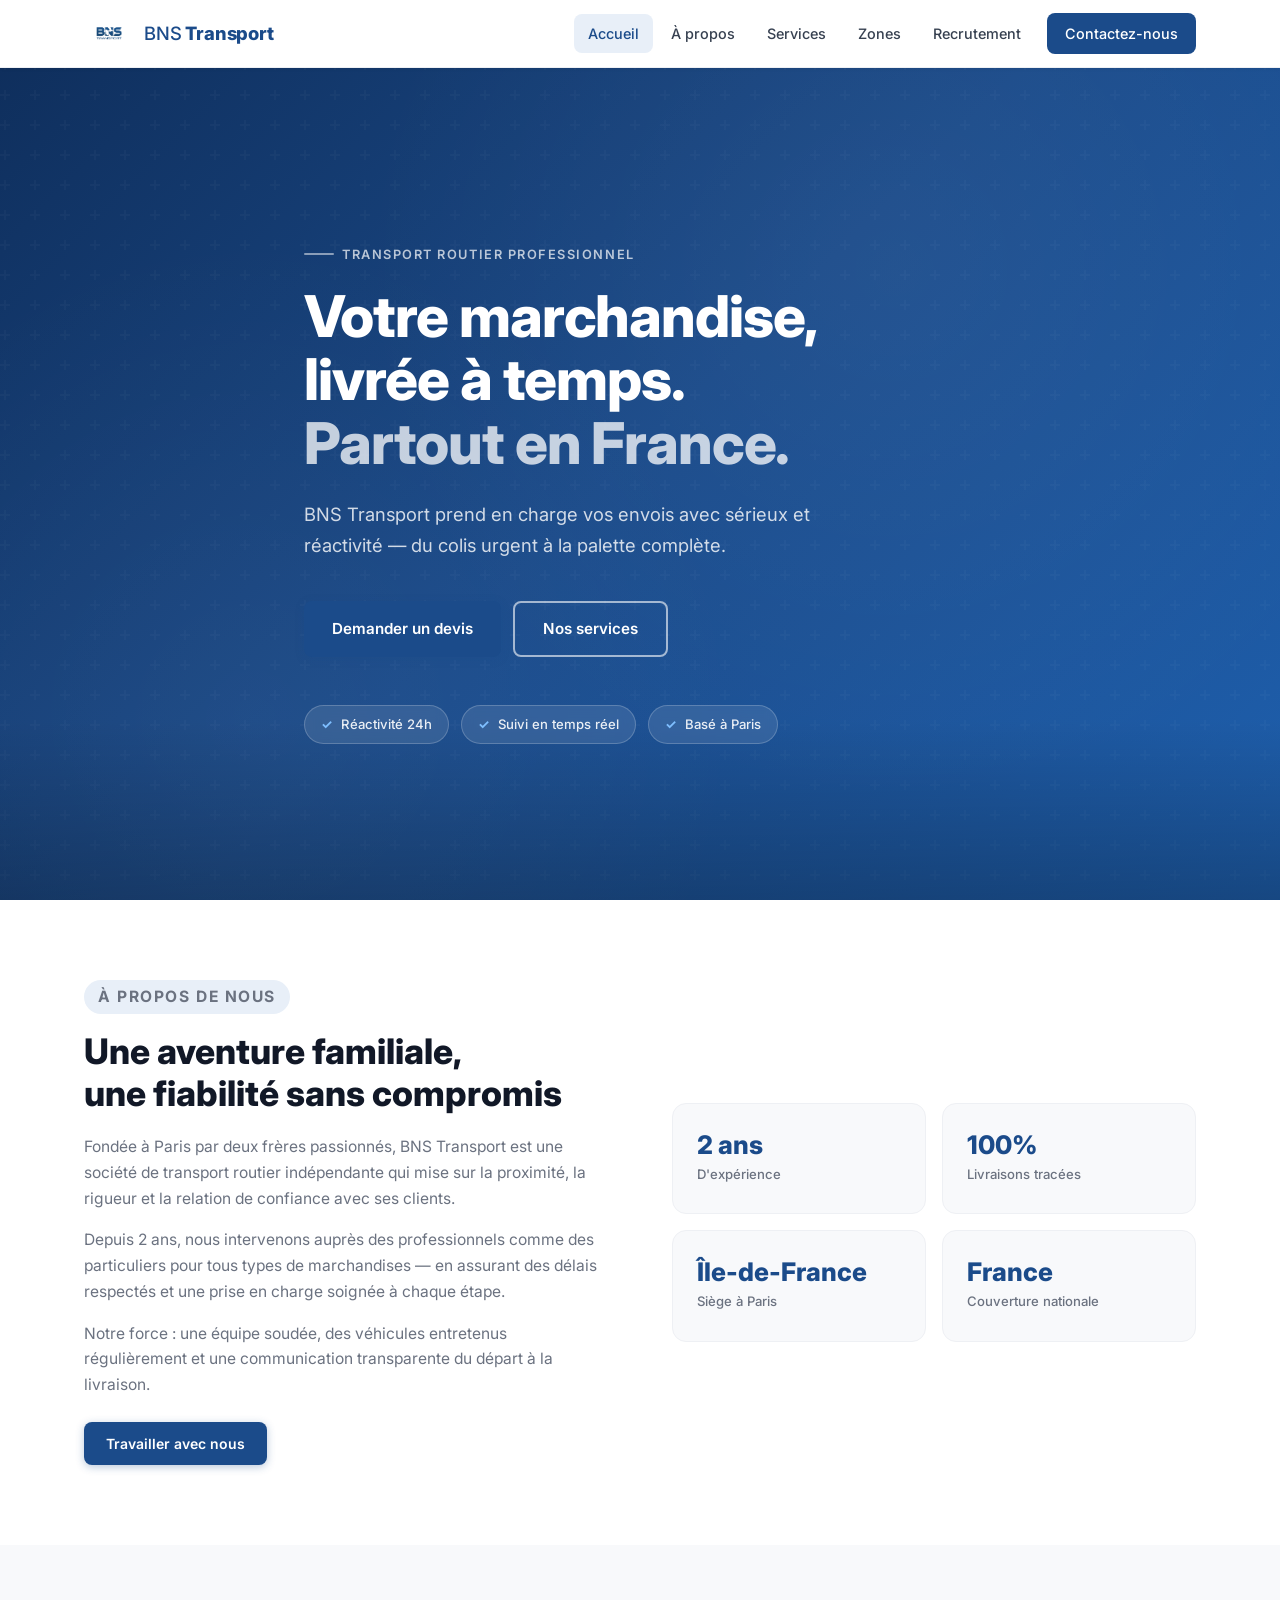
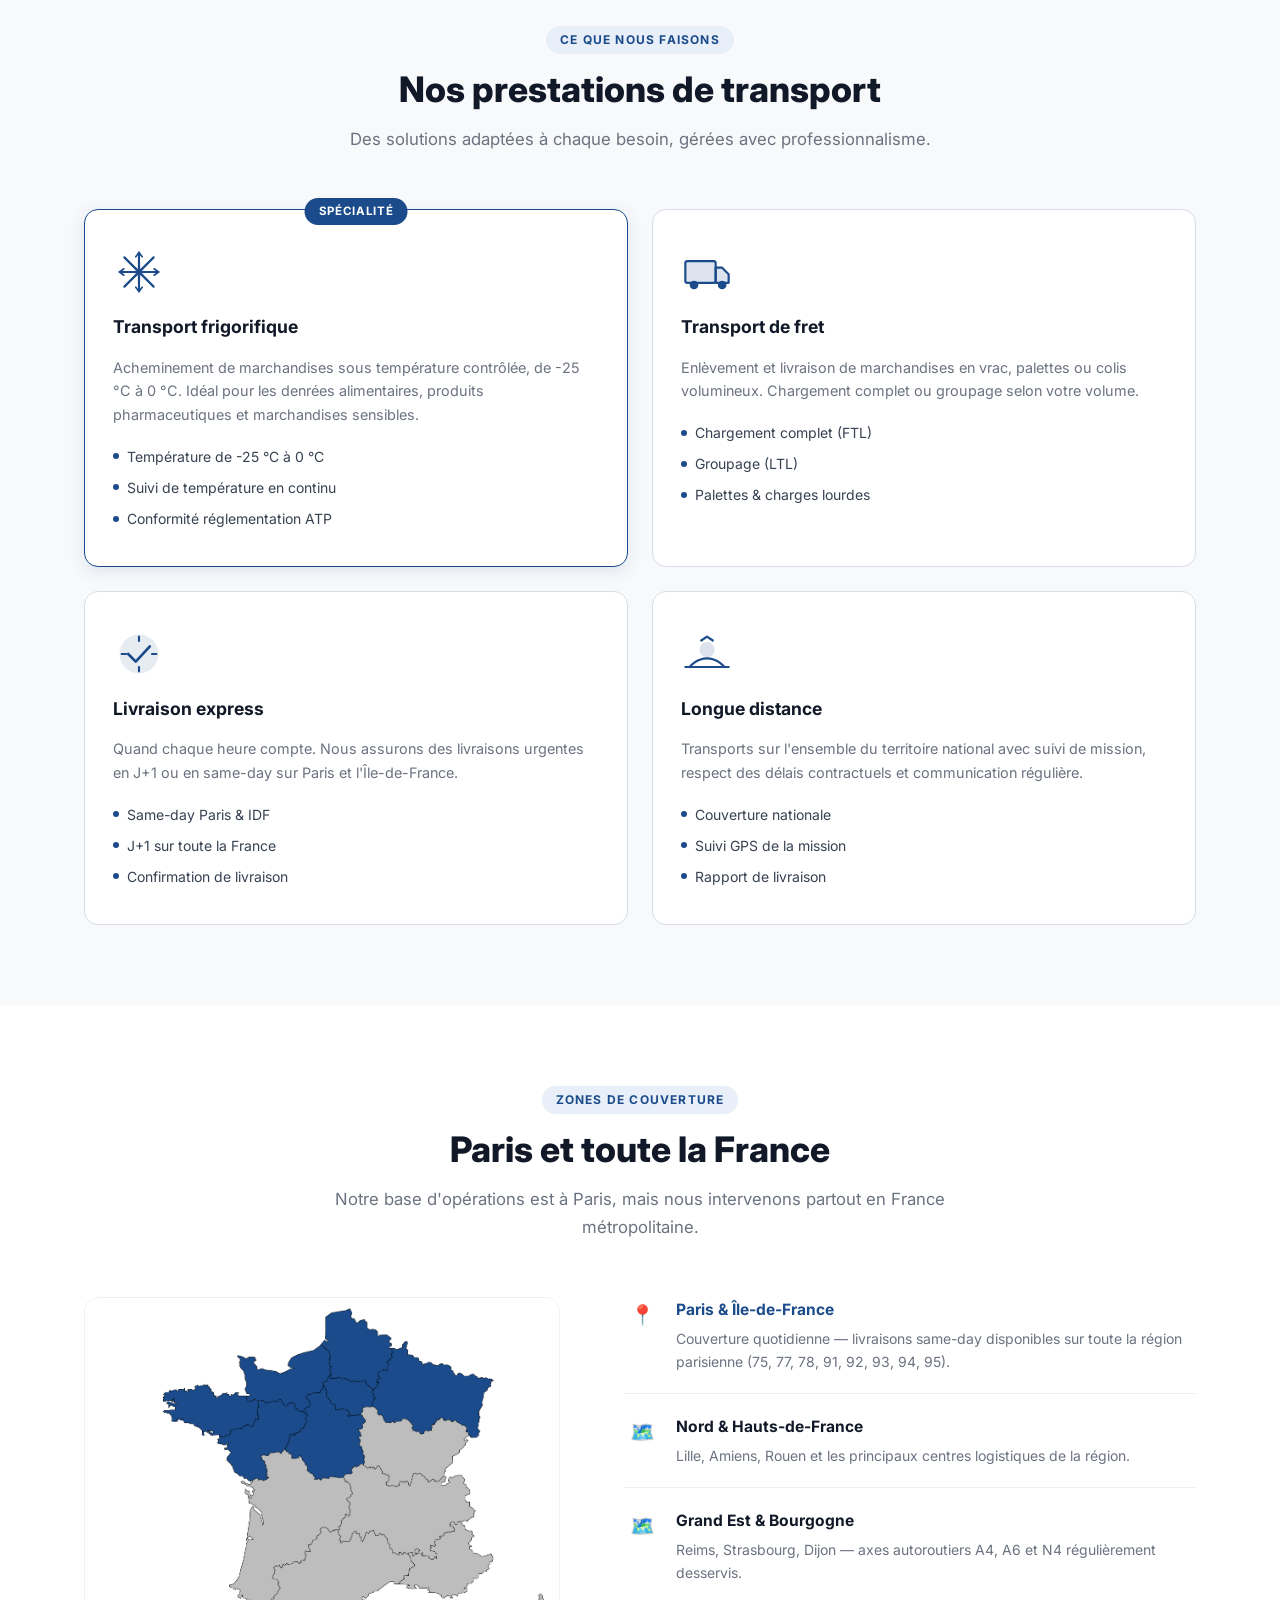
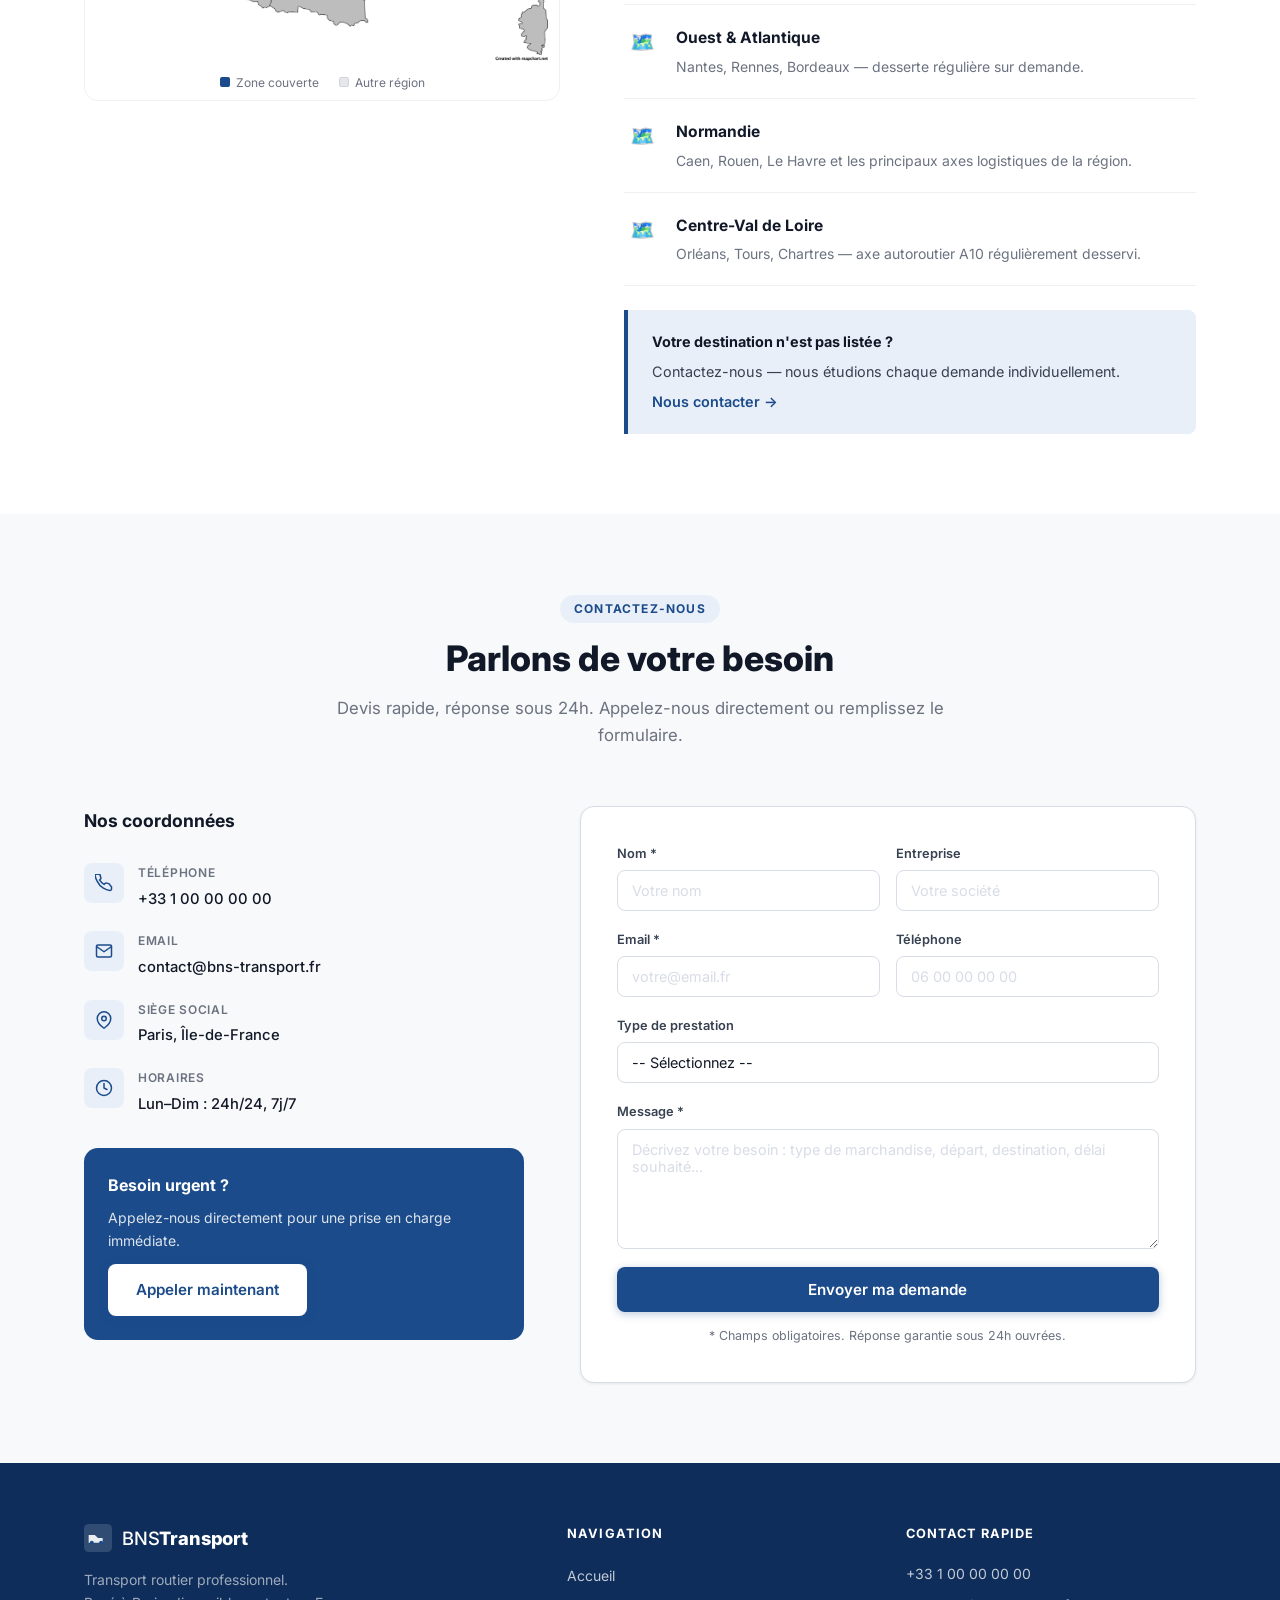
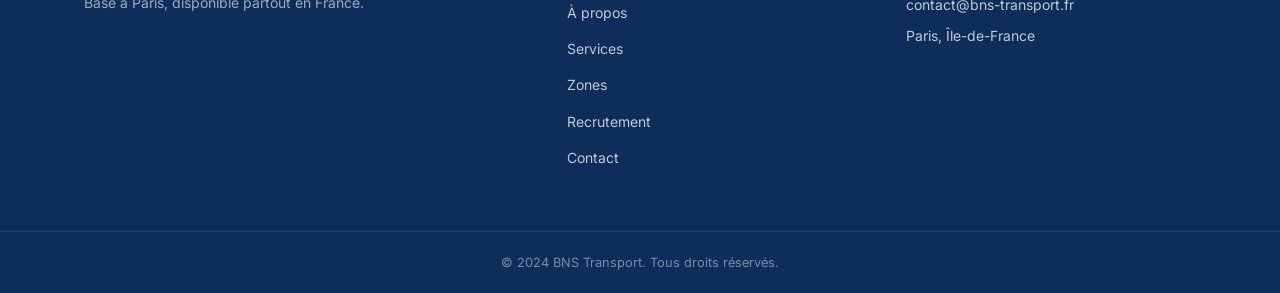
==== commit 75c83bd3: "Update: carte zones, transport frigorifique, page recrutement" ====
--- a/index.html
+++ b/index.html
@@ -31,8 +31,9 @@
           <li><a href="#accueil"   class="nav__link">Accueil</a></li>
           <li><a href="#apropos"   class="nav__link">À propos</a></li>
           <li><a href="#services"  class="nav__link">Services</a></li>
-          <li><a href="#zones"     class="nav__link">Zones</a></li>
-          <li><a href="#contact"   class="nav__link nav__link--cta">Contactez-nous</a></li>
+          <li><a href="#zones"          class="nav__link">Zones</a></li>
+          <li><a href="pages/recrutement.html" class="nav__link">Recrutement</a></li>
+          <li><a href="#contact"        class="nav__link nav__link--cta">Contactez-nous</a></li>
         </ul>
       </nav>
     </div>
@@ -98,6 +99,32 @@
         <p class="section__subtitle">Des solutions adaptées à chaque besoin, gérées avec professionnalisme.</p>
       </div>
       <div class="services__grid">
+        <div class="service-card service-card--featured">
+          <div class="service-card__badge">Spécialité</div>
+          <div class="service-card__icon">
+            <svg viewBox="0 0 48 48" fill="none" xmlns="http://www.w3.org/2000/svg">
+              <!-- Snowflake -->
+              <line x1="24" y1="6" x2="24" y2="42" stroke="#1B4B8A" stroke-width="2" stroke-linecap="round"/>
+              <line x1="6" y1="24" x2="42" y2="24" stroke="#1B4B8A" stroke-width="2" stroke-linecap="round"/>
+              <line x1="10.5" y1="10.5" x2="37.5" y2="37.5" stroke="#1B4B8A" stroke-width="2" stroke-linecap="round"/>
+              <line x1="37.5" y1="10.5" x2="10.5" y2="37.5" stroke="#1B4B8A" stroke-width="2" stroke-linecap="round"/>
+              <!-- Branch tips -->
+              <path d="M24 6 L21 10 M24 6 L27 10" stroke="#1B4B8A" stroke-width="1.5" stroke-linecap="round"/>
+              <path d="M24 42 L21 38 M24 42 L27 38" stroke="#1B4B8A" stroke-width="1.5" stroke-linecap="round"/>
+              <path d="M6 24 L10 21 M6 24 L10 27" stroke="#1B4B8A" stroke-width="1.5" stroke-linecap="round"/>
+              <path d="M42 24 L38 21 M42 24 L38 27" stroke="#1B4B8A" stroke-width="1.5" stroke-linecap="round"/>
+              <!-- Center circle -->
+              <circle cx="24" cy="24" r="4" fill="#1B4B8A" opacity=".15" stroke="#1B4B8A" stroke-width="1.5"/>
+            </svg>
+          </div>
+          <h3 class="service-card__title">Transport frigorifique</h3>
+          <p class="service-card__text">Acheminement de marchandises sous température contrôlée, de -25 °C à 0 °C. Idéal pour les denrées alimentaires, produits pharmaceutiques et marchandises sensibles.</p>
+          <ul class="service-card__list">
+            <li>Température de -25 °C à 0 °C</li>
+            <li>Suivi de température en continu</li>
+            <li>Conformité réglementation ATP</li>
+          </ul>
+        </div>
         <div class="service-card">
           <div class="service-card__icon">
             <svg viewBox="0 0 48 48" fill="none" xmlns="http://www.w3.org/2000/svg">
@@ -117,8 +144,7 @@
             <li>Palettes & charges lourdes</li>
           </ul>
         </div>
-        <div class="service-card service-card--featured">
-          <div class="service-card__badge">Populaire</div>
+        <div class="service-card">
           <div class="service-card__icon">
             <svg viewBox="0 0 48 48" fill="none" xmlns="http://www.w3.org/2000/svg">
               <circle cx="24" cy="24" r="18" fill="#1B4B8A" opacity=".1"/>
@@ -166,34 +192,10 @@
       <div class="zones__inner">
         <div class="zones__map">
           <div class="map-visual">
-            <svg viewBox="0 0 300 340" fill="none" xmlns="http://www.w3.org/2000/svg" class="france-map">
-              <!-- Simplified France outline -->
-              <path d="M110 20 L145 15 L175 25 L200 20 L220 40 L240 60 L255 90 L260 120 L255 150 L265 175 L260 205 L245 230 L235 255 L215 270 L195 285 L175 295 L155 305 L135 300 L115 290 L95 275 L75 265 L60 245 L50 225 L45 200 L40 175 L45 150 L40 125 L50 100 L55 75 L65 55 L80 35 L110 20Z" fill="#E8EFF8" stroke="#1B4B8A" stroke-width="2"/>
-              <!-- IDF region highlight -->
-              <circle cx="155" cy="155" r="22" fill="#1B4B8A" opacity=".2" stroke="#1B4B8A" stroke-width="1.5" stroke-dasharray="4 2"/>
-              <!-- Paris dot -->
-              <circle cx="155" cy="155" r="8" fill="#1B4B8A"/>
-              <circle cx="155" cy="155" r="4" fill="#fff"/>
-              <!-- Coverage dots -->
-              <circle cx="200" cy="90" r="5" fill="#1B4B8A" opacity=".5"/>
-              <circle cx="230" cy="180" r="5" fill="#1B4B8A" opacity=".5"/>
-              <circle cx="180" cy="270" r="5" fill="#1B4B8A" opacity=".5"/>
-              <circle cx="100" cy="240" r="5" fill="#1B4B8A" opacity=".5"/>
-              <circle cx="65" cy="160" r="5" fill="#1B4B8A" opacity=".5"/>
-              <circle cx="90" cy="80" r="5" fill="#1B4B8A" opacity=".5"/>
-              <!-- Connection lines -->
-              <line x1="155" y1="155" x2="200" y2="90" stroke="#1B4B8A" stroke-width="1" stroke-dasharray="3 3" opacity=".4"/>
-              <line x1="155" y1="155" x2="230" y2="180" stroke="#1B4B8A" stroke-width="1" stroke-dasharray="3 3" opacity=".4"/>
-              <line x1="155" y1="155" x2="180" y2="270" stroke="#1B4B8A" stroke-width="1" stroke-dasharray="3 3" opacity=".4"/>
-              <line x1="155" y1="155" x2="100" y2="240" stroke="#1B4B8A" stroke-width="1" stroke-dasharray="3 3" opacity=".4"/>
-              <line x1="155" y1="155" x2="65" y2="160" stroke="#1B4B8A" stroke-width="1" stroke-dasharray="3 3" opacity=".4"/>
-              <line x1="155" y1="155" x2="90" y2="80" stroke="#1B4B8A" stroke-width="1" stroke-dasharray="3 3" opacity=".4"/>
-              <!-- Labels -->
-              <text x="145" y="148" font-size="9" fill="#1B4B8A" font-weight="700" font-family="Inter, sans-serif">Paris</text>
-            </svg>
+            <img src="asset/map/MapChart_Map.png" alt="Carte des zones couvertes par BNS Transport" class="map-img" />
             <div class="map-legend">
-              <span class="map-legend__dot map-legend__dot--main"></span> Base Paris
-              <span class="map-legend__dot map-legend__dot--secondary"></span> Zones couvertes
+              <span class="map-legend__item"><span class="map-legend__dot map-legend__dot--covered"></span>Zone couverte</span>
+              <span class="map-legend__item"><span class="map-legend__dot map-legend__dot--other"></span>Autre région</span>
             </div>
           </div>
         </div>
@@ -216,7 +218,7 @@
             <div class="zone-item__icon">🗺️</div>
             <div>
               <h3>Grand Est & Bourgogne</h3>
-              <p>Reims, Strasbourg, Dijon — axes autoroutiers A4 et A6 régulièrement desservis.</p>
+              <p>Reims, Strasbourg, Dijon — axes autoroutiers A4, A6 et N4 régulièrement desservis.</p>
             </div>
           </div>
           <div class="zone-item">
@@ -224,6 +226,20 @@
             <div>
               <h3>Ouest & Atlantique</h3>
               <p>Nantes, Rennes, Bordeaux — desserte régulière sur demande.</p>
+            </div>
+          </div>
+          <div class="zone-item">
+            <div class="zone-item__icon">🗺️</div>
+            <div>
+              <h3>Normandie</h3>
+              <p>Caen, Rouen, Le Havre et les principaux axes logistiques de la région.</p>
+            </div>
+          </div>
+          <div class="zone-item">
+            <div class="zone-item__icon">🗺️</div>
+            <div>
+              <h3>Centre-Val de Loire</h3>
+              <p>Orléans, Tours, Chartres — axe autoroutier A10 régulièrement desservi.</p>
             </div>
           </div>
           <div class="zone-callout">
@@ -316,6 +332,7 @@
             <label for="service">Type de prestation</label>
             <select id="service" name="service">
               <option value="">-- Sélectionnez --</option>
+              <option value="frigo">Transport frigorifique</option>
               <option value="fret">Transport de fret</option>
               <option value="express">Livraison express</option>
               <option value="longue">Longue distance</option>
@@ -361,6 +378,7 @@
           <li><a href="#apropos">À propos</a></li>
           <li><a href="#services">Services</a></li>
           <li><a href="#zones">Zones</a></li>
+          <li><a href="pages/recrutement.html">Recrutement</a></li>
           <li><a href="#contact">Contact</a></li>
         </ul>
       </div>
--- a/css/styles.css
+++ b/css/styles.css
@@ -376,7 +376,7 @@
 
 .services__grid {
   display: grid;
-  grid-template-columns: repeat(3, 1fr);
+  grid-template-columns: repeat(2, 1fr);
   gap: 24px;
 }
 
@@ -467,35 +467,44 @@
 }
 
 .map-visual {
-  background: var(--blue-pale);
-  border: 1px solid var(--gray-200);
   border-radius: var(--radius-lg);
-  padding: 32px;
-  display: flex;
-  flex-direction: column;
-  align-items: center;
-  gap: 20px;
+  overflow: hidden;
   position: sticky;
   top: calc(var(--header-h) + 24px);
-}
-
-.france-map { max-width: 260px; width: 100%; }
+  line-height: 0;
+  background: var(--white);
+  border: 1px solid var(--gray-100);
+}
 
 .map-legend {
   display: flex;
-  align-items: center;
-  gap: 18px;
-  font-size: .8rem;
+  justify-content: center;
+  gap: 20px;
+  padding: 10px 16px;
+  line-height: normal;
+}
+.map-legend__item {
+  display: flex;
+  align-items: center;
+  gap: 6px;
+  font-size: .75rem;
   color: var(--gray-500);
 }
 .map-legend__dot {
-  display: inline-block;
-  width: 10px; height: 10px;
-  border-radius: 50%;
-  margin-right: 4px;
-}
-.map-legend__dot--main { background: var(--blue); }
-.map-legend__dot--secondary { background: var(--blue); opacity: .45; }
+  width: 10px;
+  height: 10px;
+  border-radius: 2px;
+  flex-shrink: 0;
+}
+.map-legend__dot--covered { background: #1B4B8A; }
+.map-legend__dot--other   { background: #E5E7EB; border: 1px solid #d1d5db; }
+
+.map-img {
+  width: 100%;
+  height: 100%;
+  display: block;
+  object-fit: cover;
+}
 
 .zones__list {
   display: flex;
@@ -684,10 +693,14 @@
   font-size: .78rem;
   color: var(--gray-500);
   text-align: center;
+  margin-top: 12px;
   margin-top: -4px;
 }
 
 .form-success {
+  display: none;
+}
+.form-success:not([hidden]) {
   display: flex;
   align-items: center;
   gap: 10px;
@@ -758,6 +771,216 @@
 .footer__bottom p { font-size: .8rem; color: rgba(255,255,255,.45); text-align: center; }
 
 /* ============================================================
+   NAV ACTIVE STATE
+   ============================================================ */
+.nav__link--active {
+  color: var(--blue);
+  font-weight: 600;
+}
+
+/* ============================================================
+   PAGE HERO (recrutement & inner pages)
+   ============================================================ */
+.page-hero {
+  background: var(--blue);
+  padding: 100px 0 64px;
+  margin-top: var(--header-h);
+}
+.page-hero__inner {
+  max-width: 700px;
+}
+.page-hero .section__eyebrow {
+  color: #0a2a52;
+}
+.page-hero__title {
+  font-size: clamp(2rem, 5vw, 3rem);
+  font-weight: 800;
+  color: #fff;
+  line-height: 1.15;
+  margin-bottom: 16px;
+}
+.page-hero__title span { color: #a8c4e8; }
+.page-hero__subtitle {
+  font-size: 1.05rem;
+  color: rgba(255,255,255,.8);
+  max-width: 580px;
+  line-height: 1.7;
+}
+
+/* ============================================================
+   RECRUITMENT SECTION
+   ============================================================ */
+.recruit { background: var(--gray-50); }
+
+.recruit__inner {
+  display: grid;
+  grid-template-columns: 1fr 1.5fr;
+  gap: 64px;
+  align-items: start;
+}
+
+/* Info panel */
+.recruit__info {
+  position: sticky;
+  top: calc(var(--header-h) + 24px);
+}
+.recruit__info-title {
+  font-size: 1.25rem;
+  font-weight: 700;
+  color: var(--gray-900);
+  margin-bottom: 24px;
+}
+.recruit__criteria {
+  list-style: none;
+  display: flex;
+  flex-direction: column;
+  gap: 20px;
+  margin-bottom: 32px;
+}
+.recruit__criteria li {
+  display: flex;
+  gap: 14px;
+  align-items: flex-start;
+}
+.recruit__criteria-icon {
+  flex-shrink: 0;
+  width: 28px; height: 28px;
+  background: var(--blue);
+  border-radius: 50%;
+  display: flex;
+  align-items: center;
+  justify-content: center;
+  margin-top: 2px;
+}
+.recruit__criteria-icon svg {
+  width: 14px; height: 14px;
+  color: #fff;
+}
+.recruit__criteria strong {
+  display: block;
+  font-size: .925rem;
+  font-weight: 600;
+  color: var(--gray-900);
+  margin-bottom: 2px;
+}
+.recruit__criteria p {
+  font-size: .85rem;
+  color: var(--gray-500);
+  margin: 0;
+}
+.recruit__contact-note {
+  display: flex;
+  gap: 14px;
+  align-items: center;
+  padding: 16px 20px;
+  background: var(--blue-pale);
+  border-radius: var(--radius);
+  border-left: 4px solid var(--blue);
+}
+.recruit__contact-note svg {
+  width: 20px; height: 20px;
+  color: var(--blue);
+  flex-shrink: 0;
+}
+.recruit__contact-note strong {
+  display: block;
+  font-size: .85rem;
+  font-weight: 600;
+  color: var(--gray-900);
+  margin-bottom: 2px;
+}
+.recruit__contact-note a {
+  font-size: .875rem;
+  color: var(--blue);
+  font-weight: 600;
+}
+
+/* Recruitment form */
+.recruit__form .form-notice { margin-top: 16px; }
+
+.recruit__form {
+  background: var(--white);
+  border: 1px solid var(--gray-200);
+  border-radius: var(--radius-lg);
+  padding: 40px;
+  box-shadow: 0 2px 16px rgba(0,0,0,.05);
+}
+
+/* File upload */
+.upload-section {
+  margin: 8px 0 24px;
+  padding: 24px;
+  background: var(--gray-50);
+  border: 1px solid var(--gray-200);
+  border-radius: var(--radius);
+}
+.upload-section__label {
+  font-size: .875rem;
+  font-weight: 600;
+  color: var(--gray-700);
+  margin-bottom: 16px;
+}
+.upload-section__label span {
+  font-weight: 400;
+  color: var(--gray-400);
+}
+.file-upload {
+  position: relative;
+  cursor: pointer;
+}
+.file-upload input[type="file"] {
+  position: absolute;
+  inset: 0;
+  opacity: 0;
+  cursor: pointer;
+  width: 100%;
+  height: 100%;
+  z-index: 1;
+}
+.file-upload__ui {
+  display: flex;
+  align-items: center;
+  gap: 10px;
+  padding: 10px 14px;
+  border: 1.5px dashed var(--gray-300);
+  border-radius: var(--radius);
+  background: var(--white);
+  transition: border-color .2s, background .2s;
+}
+.file-upload:hover .file-upload__ui,
+.file-upload:focus-within .file-upload__ui {
+  border-color: var(--blue);
+  background: var(--blue-pale);
+}
+.file-upload--error .file-upload__ui {
+  border-color: #dc2626;
+  background: #fef2f2;
+}
+.file-upload__ui svg {
+  width: 18px; height: 18px;
+  color: var(--blue);
+  flex-shrink: 0;
+}
+.file-upload__text {
+  font-size: .875rem;
+  font-weight: 500;
+  color: var(--blue);
+  white-space: nowrap;
+}
+.file-upload__name {
+  font-size: .8rem;
+  color: var(--gray-400);
+  overflow: hidden;
+  text-overflow: ellipsis;
+  white-space: nowrap;
+}
+.file-upload__error {
+  font-size: .8rem;
+  color: #dc2626;
+  margin-top: 4px;
+}
+
+/* ============================================================
    BACK TO TOP
    ============================================================ */
 .back-to-top {
@@ -795,9 +1018,14 @@
 
   .services__grid {
     grid-template-columns: 1fr;
-    max-width: 480px;
-    margin-inline: auto;
   }
+
+  .recruit__inner {
+    grid-template-columns: 1fr;
+    gap: 40px;
+  }
+  .recruit__info { position: static; }
+  .recruit__form { padding: 24px; }
 
   .zones__inner {
     grid-template-columns: 1fr;
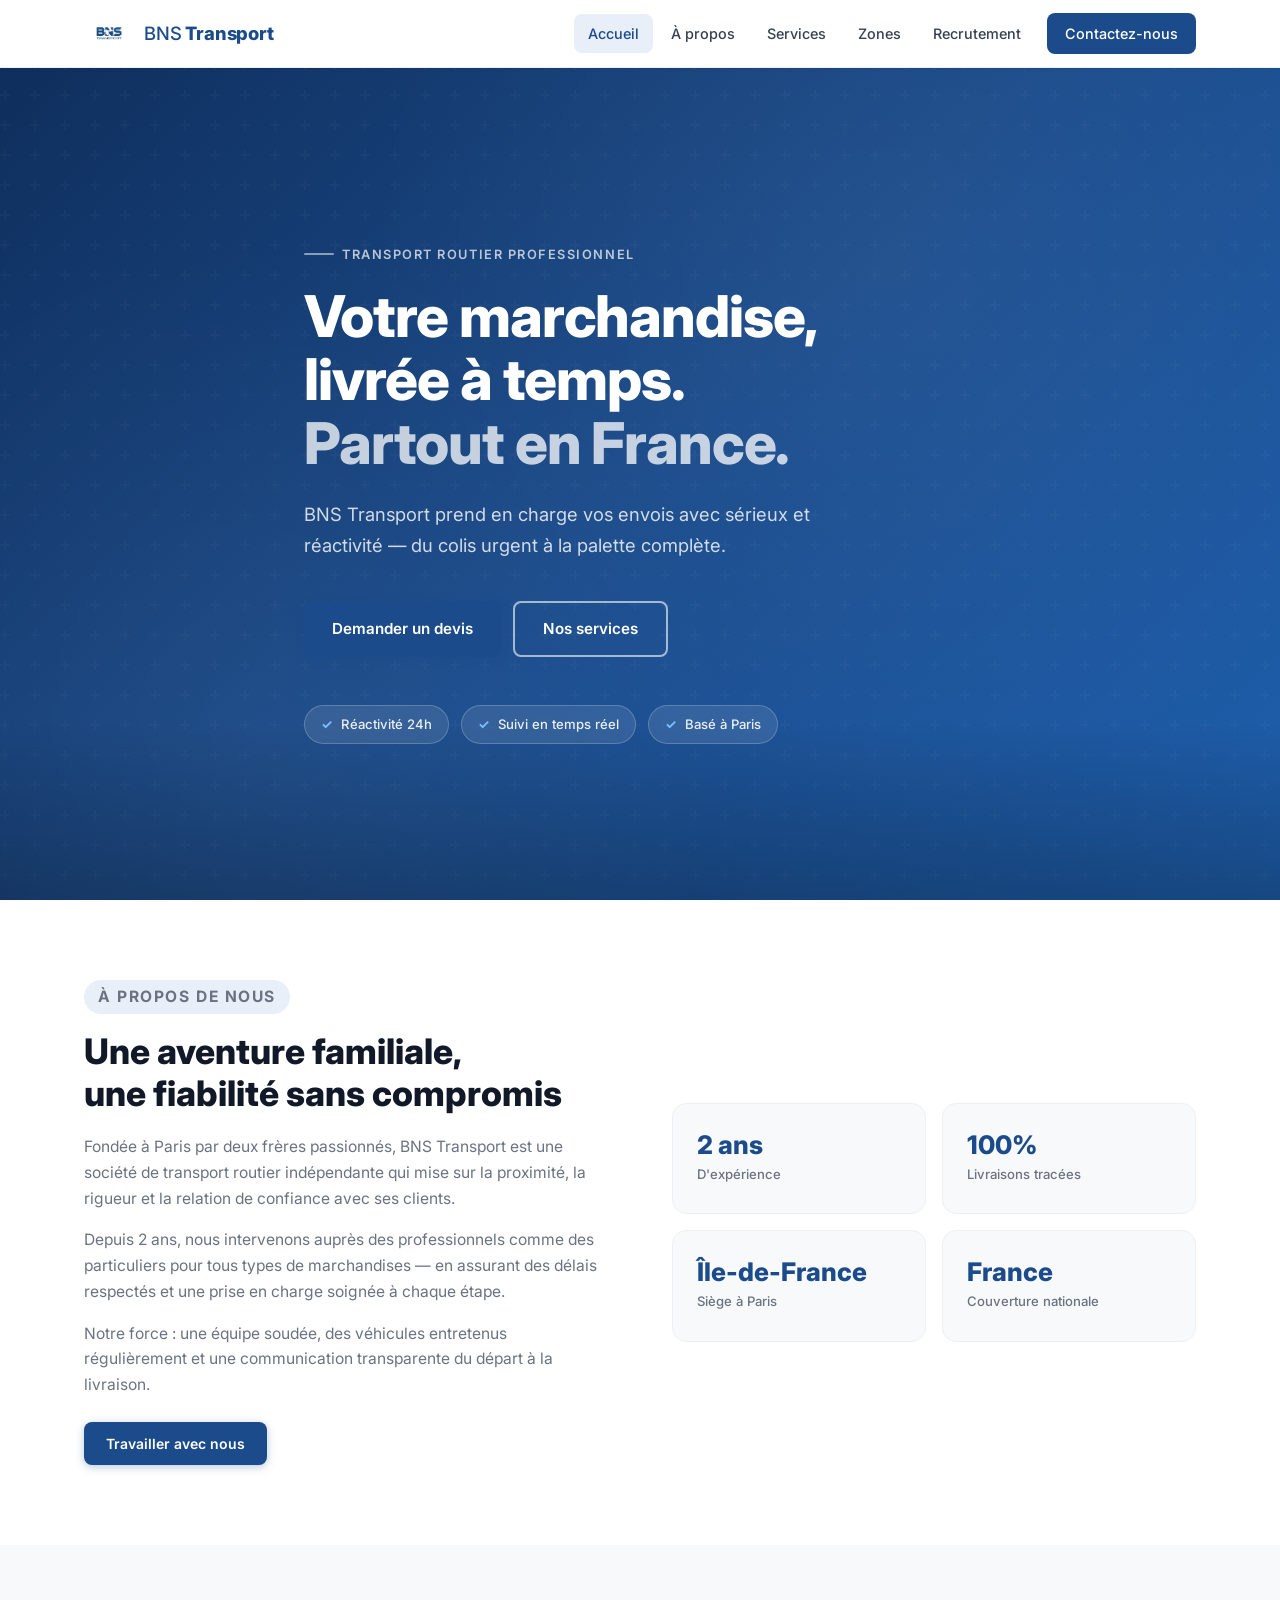
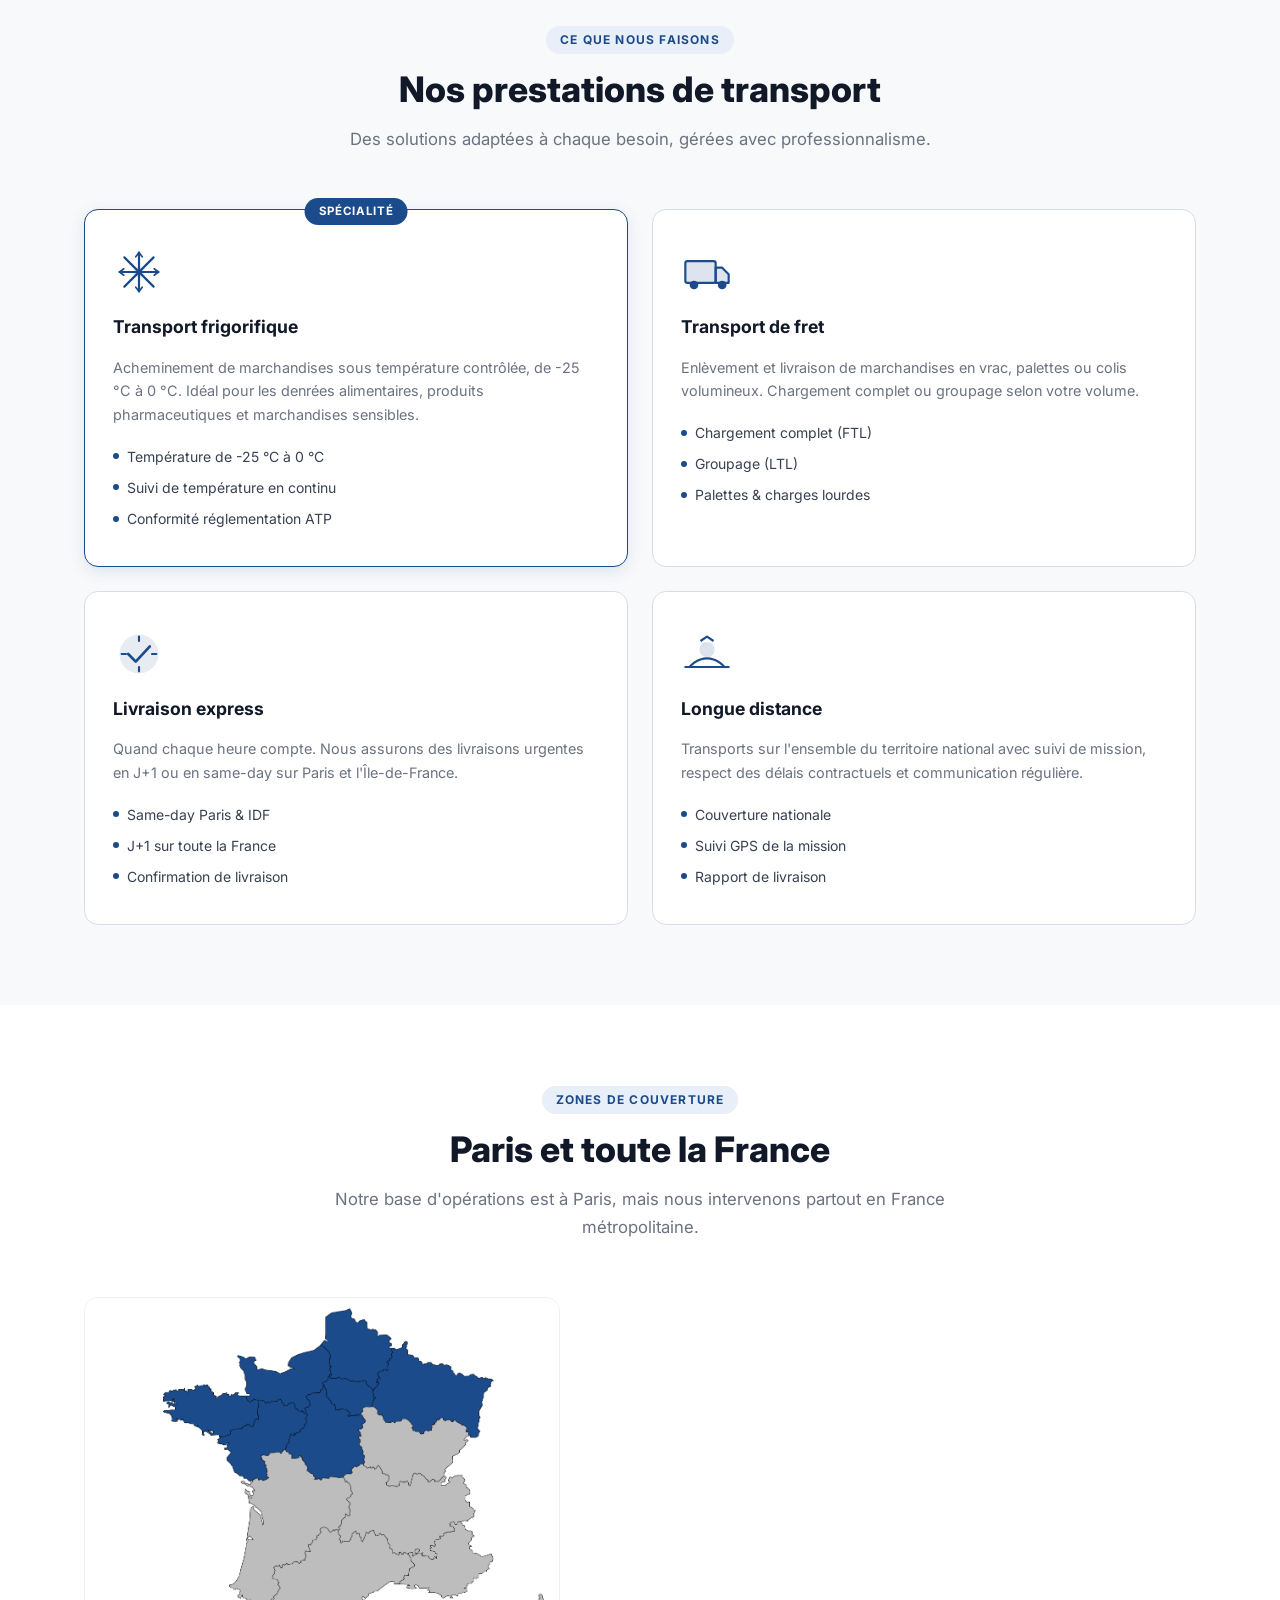
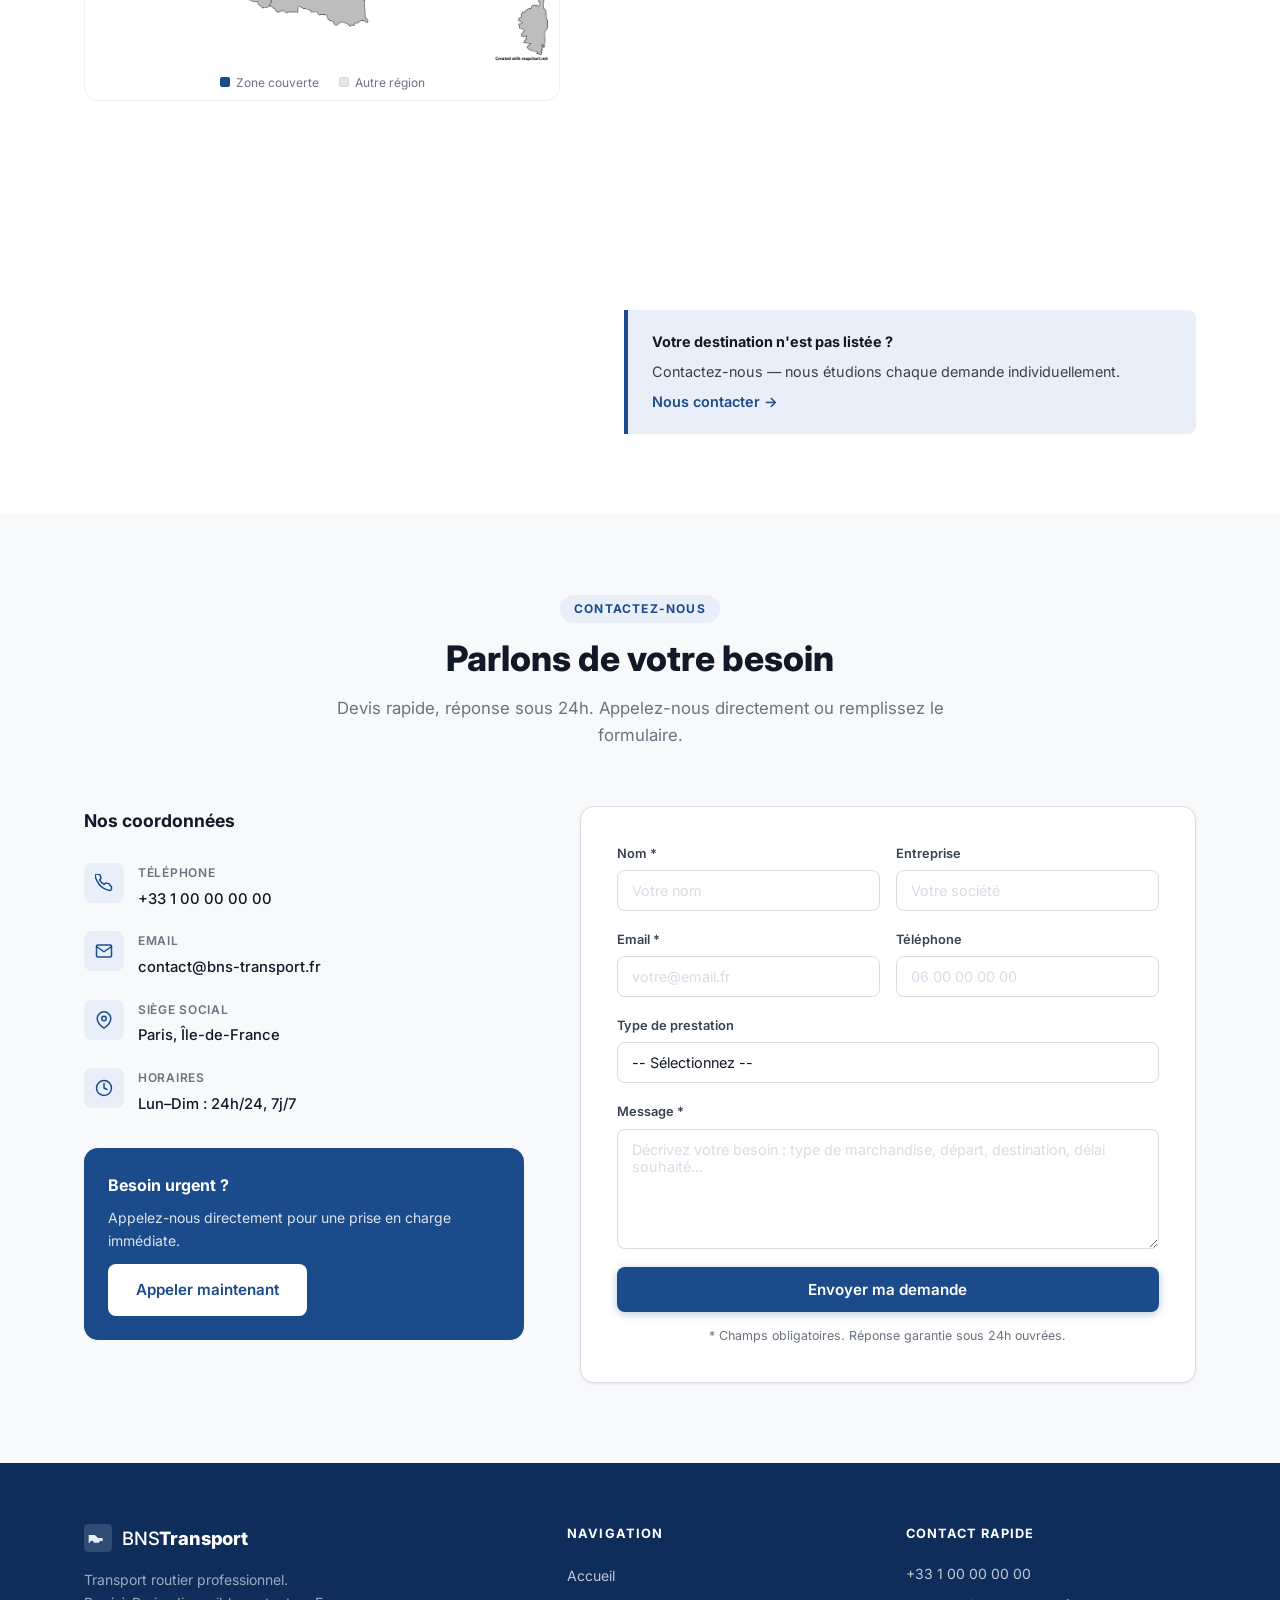
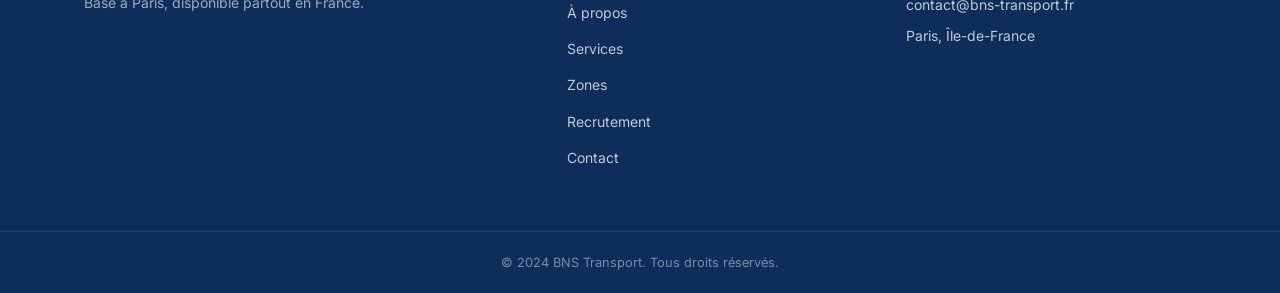
==== commit d016e4e2: "Add: formulaires contact + recrutement via PHP/Resend, favicon, vercel.json Co-Authored-By: Claude S" ====
--- a/index.html
+++ b/index.html
@@ -5,6 +5,7 @@
   <meta name="viewport" content="width=device-width, initial-scale=1.0" />
   <meta name="description" content="BNS Transport — Transporteur routier professionnel basé à Paris. Fret, livraison express, longue distance. Devis gratuit." />
   <title>BNS Transport — Transporteur routier Paris & France</title>
+  <link rel="icon" type="image/png" href="asset/logo/V3.png" />
   <link rel="stylesheet" href="css/styles.css" />
   <link rel="preconnect" href="https://fonts.googleapis.com" />
   <link rel="preconnect" href="https://fonts.gstatic.com" crossorigin />
--- a/css/styles.css
+++ b/css/styles.css
@@ -28,7 +28,11 @@
   --header-h:    68px;
 }
 
-html { scroll-behavior: smooth; font-size: 16px; }
+html {
+  scroll-behavior: smooth;
+  font-size: 16px;
+  overflow-x: hidden;
+}
 
 body {
   font-family: var(--font);
@@ -36,6 +40,7 @@
   background: var(--white);
   line-height: 1.65;
   -webkit-font-smoothing: antialiased;
+  overflow-x: hidden;
 }
 
 a { color: inherit; text-decoration: none; }
@@ -946,6 +951,8 @@
   border-radius: var(--radius);
   background: var(--white);
   transition: border-color .2s, background .2s;
+  overflow: hidden;
+  min-width: 0;
 }
 .file-upload:hover .file-upload__ui,
 .file-upload:focus-within .file-upload__ui {
@@ -966,6 +973,7 @@
   font-weight: 500;
   color: var(--blue);
   white-space: nowrap;
+  flex-shrink: 0;
 }
 .file-upload__name {
   font-size: .8rem;
@@ -973,6 +981,8 @@
   overflow: hidden;
   text-overflow: ellipsis;
   white-space: nowrap;
+  min-width: 0;
+  flex: 1;
 }
 .file-upload__error {
   font-size: .8rem;
@@ -1059,15 +1069,23 @@
     position: absolute;
     top: var(--header-h);
     left: 0; right: 0;
+    z-index: 99;
     background: var(--white);
     border-bottom: 1px solid var(--gray-100);
     box-shadow: var(--shadow);
-    padding: 12px 24px 20px;
+    padding: 0 24px;
     max-height: 0;
     overflow: hidden;
-    transition: max-height .35s ease, padding .35s ease;
-  }
-  .nav.open { max-height: 400px; }
+    visibility: hidden;
+    pointer-events: none;
+    transition: max-height .35s ease, padding .35s ease, visibility .35s;
+  }
+  .nav.open {
+    max-height: 400px;
+    padding: 12px 24px 20px;
+    visibility: visible;
+    pointer-events: auto;
+  }
 
   .nav__list {
     flex-direction: column;
@@ -1090,6 +1108,21 @@
   .form-row { grid-template-columns: 1fr; }
   .contact__form { padding: 24px; }
 
+  /* Recruitment mobile */
+  .recruit__inner { gap: 32px; }
+  .recruit__form {
+    padding: 20px 16px;
+    box-sizing: border-box;
+    width: 100%;
+  }
+  .recruit__contact-note {
+    max-width: 100%;
+    box-sizing: border-box;
+  }
+  .upload-section { padding: 16px; }
+  .page-hero { padding: 80px 0 48px; }
+  .page-hero__title { font-size: 1.75rem; }
+
   /* Footer */
   .footer__inner {
     grid-template-columns: 1fr;
@@ -1104,4 +1137,109 @@
 @media (max-width: 400px) {
   .hero__badges { flex-direction: column; }
   .about__stats { grid-template-columns: 1fr; }
-}
+
+  /* Recruitment — 320px safe */
+  .container {
+    padding-inline: 12px;
+  }
+
+  .recruit__form {
+    padding: 16px 12px;
+    width: 100%;
+    box-sizing: border-box;
+  }
+
+  .recruit__info {
+    width: 100%;
+    box-sizing: border-box;
+  }
+
+  .recruit__contact-note {
+    width: 100%;
+    box-sizing: border-box;
+    padding: 12px;
+    gap: 10px;
+  }
+
+  .upload-section {
+    padding: 12px;
+    width: 100%;
+    box-sizing: border-box;
+  }
+
+  .file-upload__ui {
+    padding: 8px 10px;
+    gap: 8px;
+  }
+
+  .file-upload__text { font-size: .8rem; }
+
+  .recruit__criteria li { gap: 10px; }
+
+  .recruit__form .btn--full {
+    width: 100%;
+    box-sizing: border-box;
+    padding-inline: 12px;
+  }
+
+  .page-hero__title { font-size: 1.5rem; }
+  .page-hero { padding: 72px 0 40px; }
+}
+
+@media (max-width: 450px) {
+  .container {
+    width: 100%;
+    box-sizing: border-box;
+    padding-inline: 12px;
+  }
+
+  .recruit__inner,
+  .recruit__info,
+  .recruit__form,
+  .recruit__criteria,
+  .upload-section {
+    width: 100%;
+    box-sizing: border-box;
+    max-width: 100%;
+  }
+
+  .recruit__form {
+    padding: 16px 12px;
+  }
+
+  .upload-section {
+    padding: 12px;
+  }
+
+  .recruit__contact-note {
+    width: 100%;
+    max-width: 100%;
+    box-sizing: border-box;
+    padding: 12px;
+    gap: 10px;
+    overflow: hidden;
+  }
+
+  .recruit__contact-note svg {
+    flex-shrink: 0;
+    min-width: 20px;
+  }
+
+  .form-group,
+  .form-row {
+    width: 100%;
+    box-sizing: border-box;
+  }
+
+  .file-upload,
+  .file-upload__ui {
+    width: 100%;
+    box-sizing: border-box;
+    max-width: 100%;
+  }
+
+  .btn--full {
+    width: 100%;
+    box-sizing: border-box;
+  }
+}
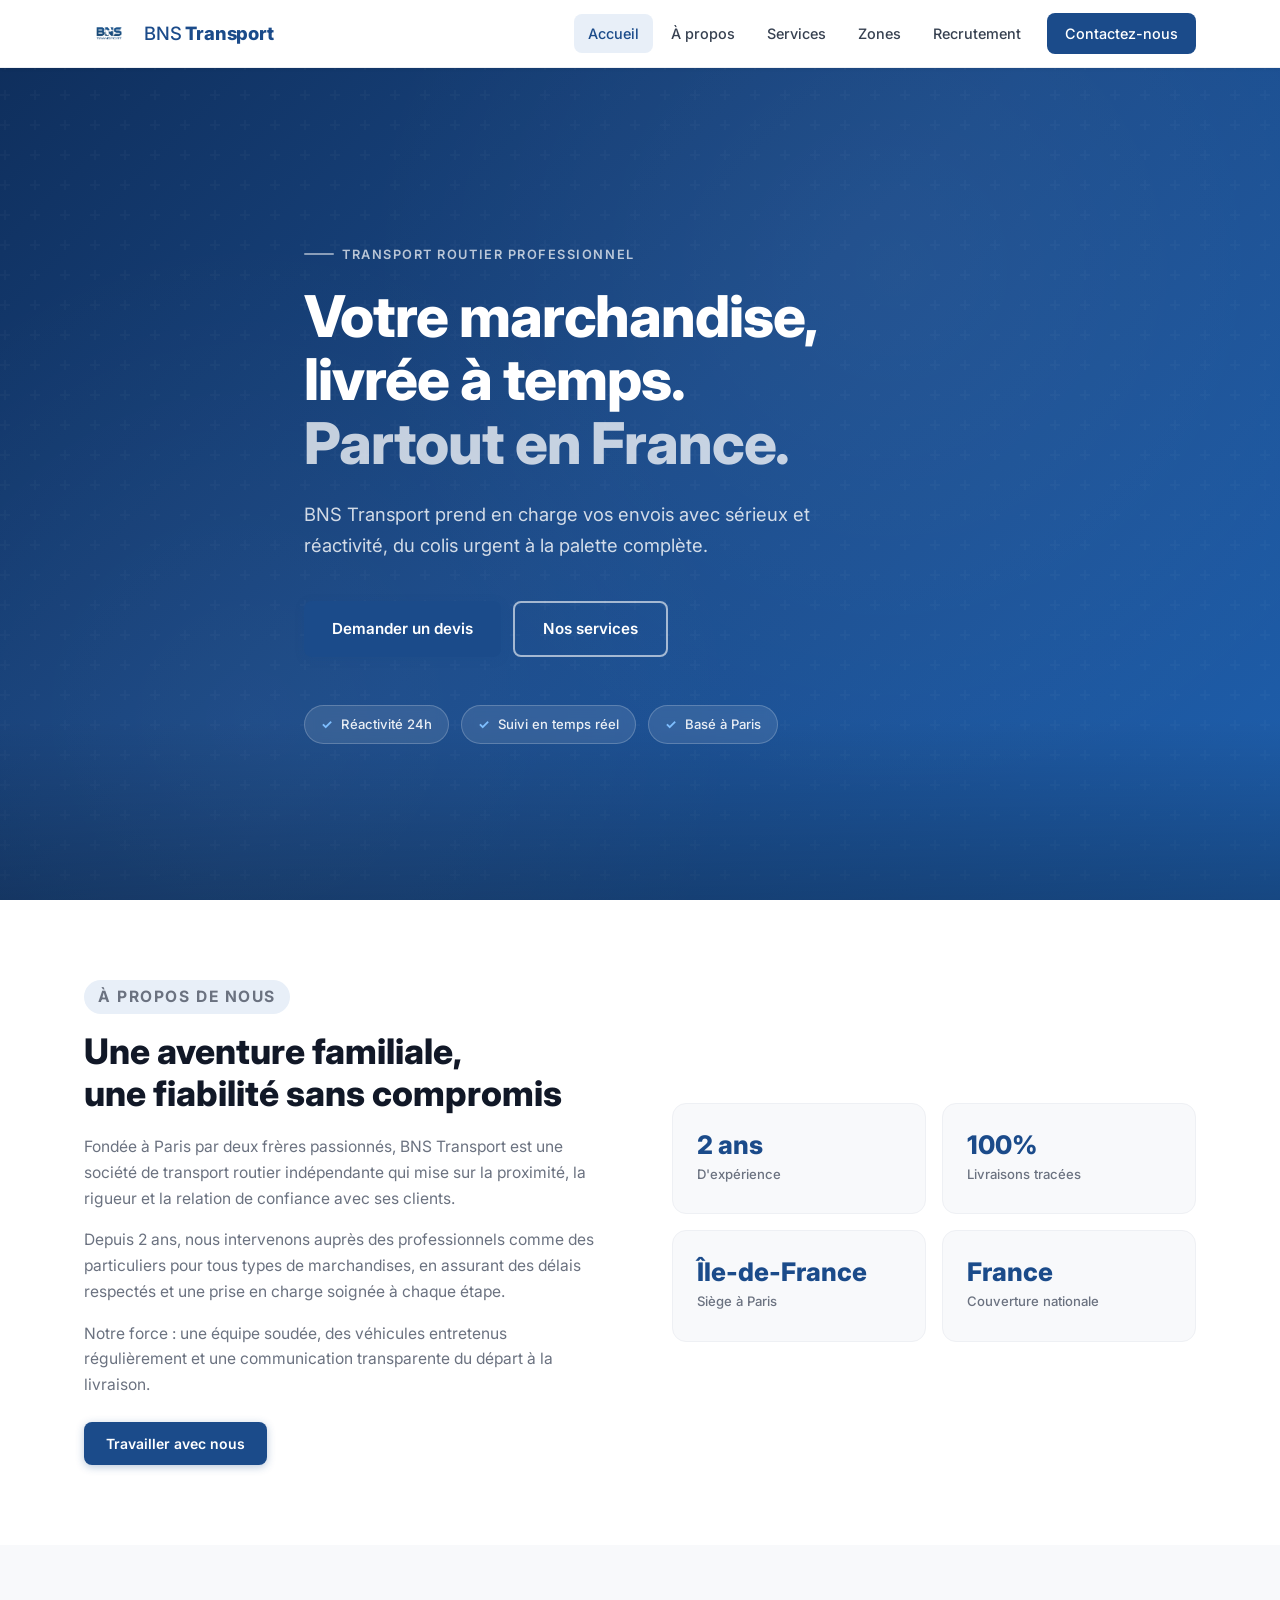
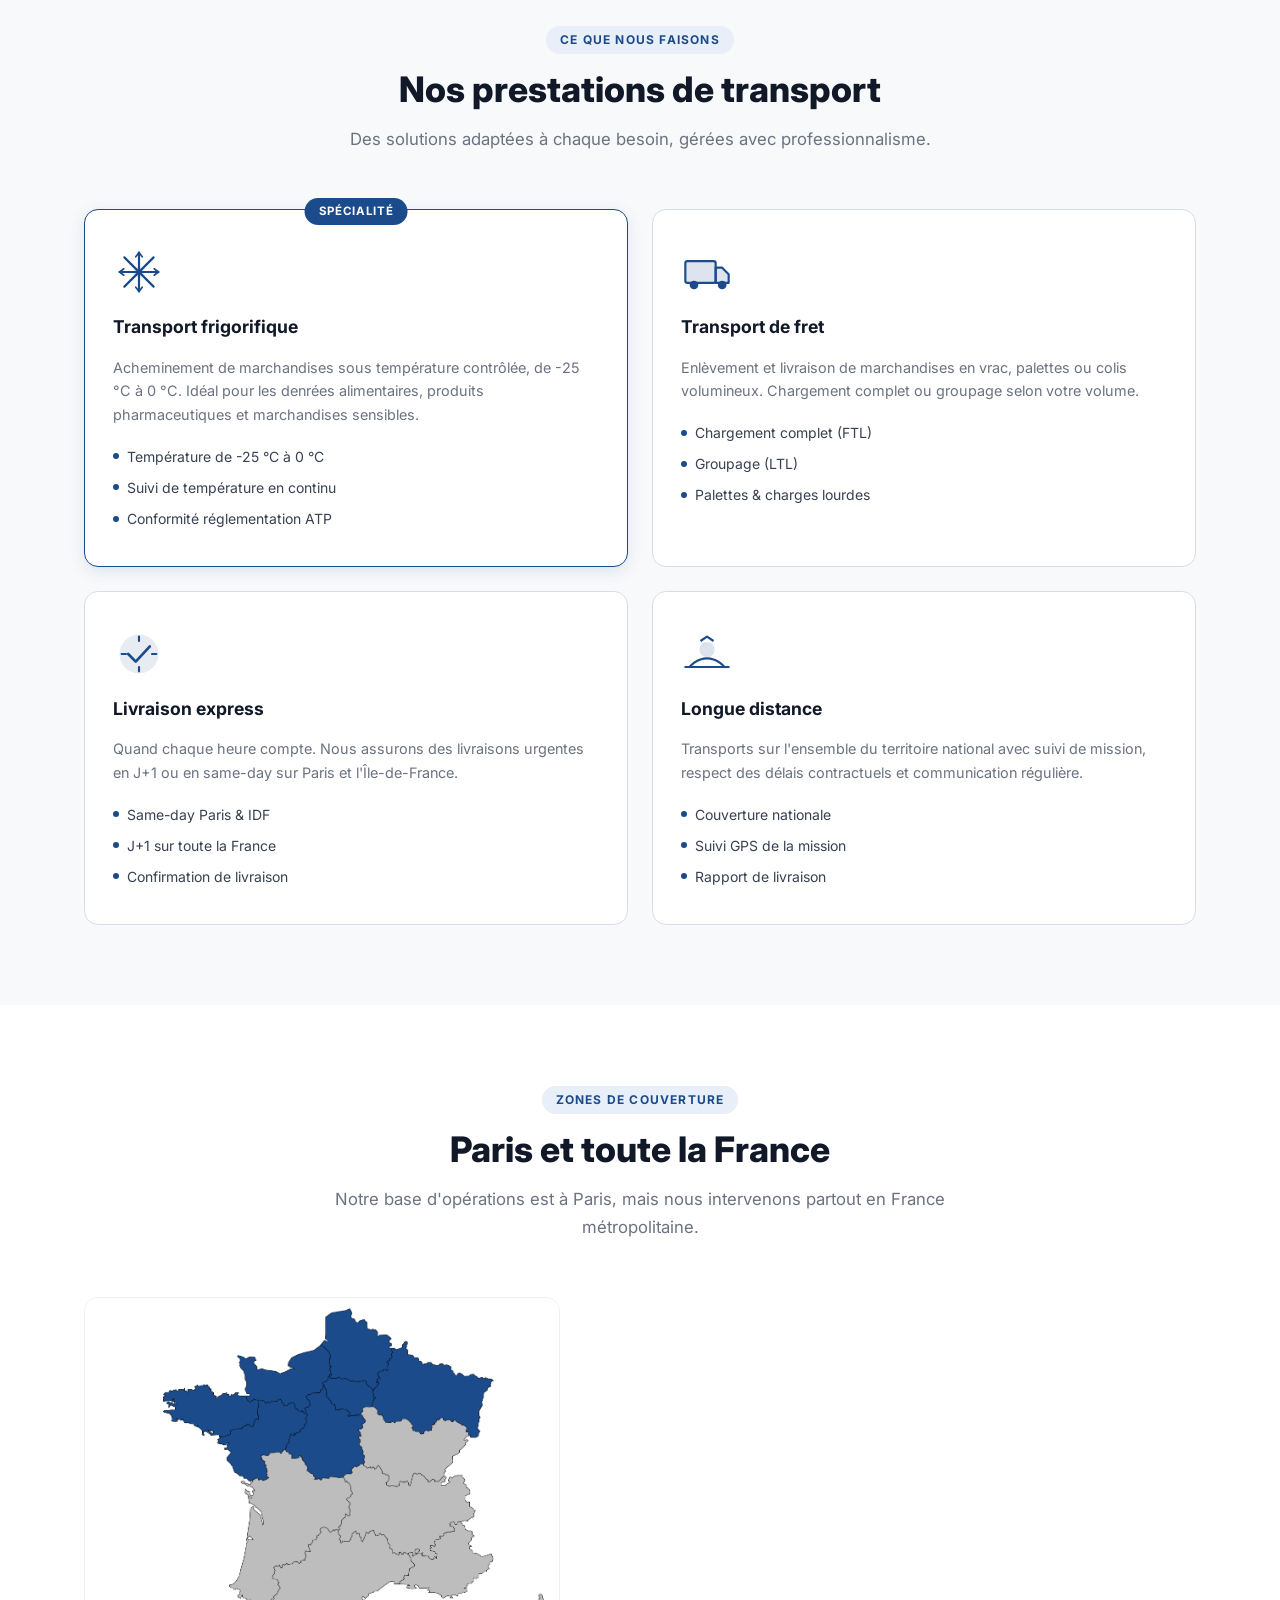
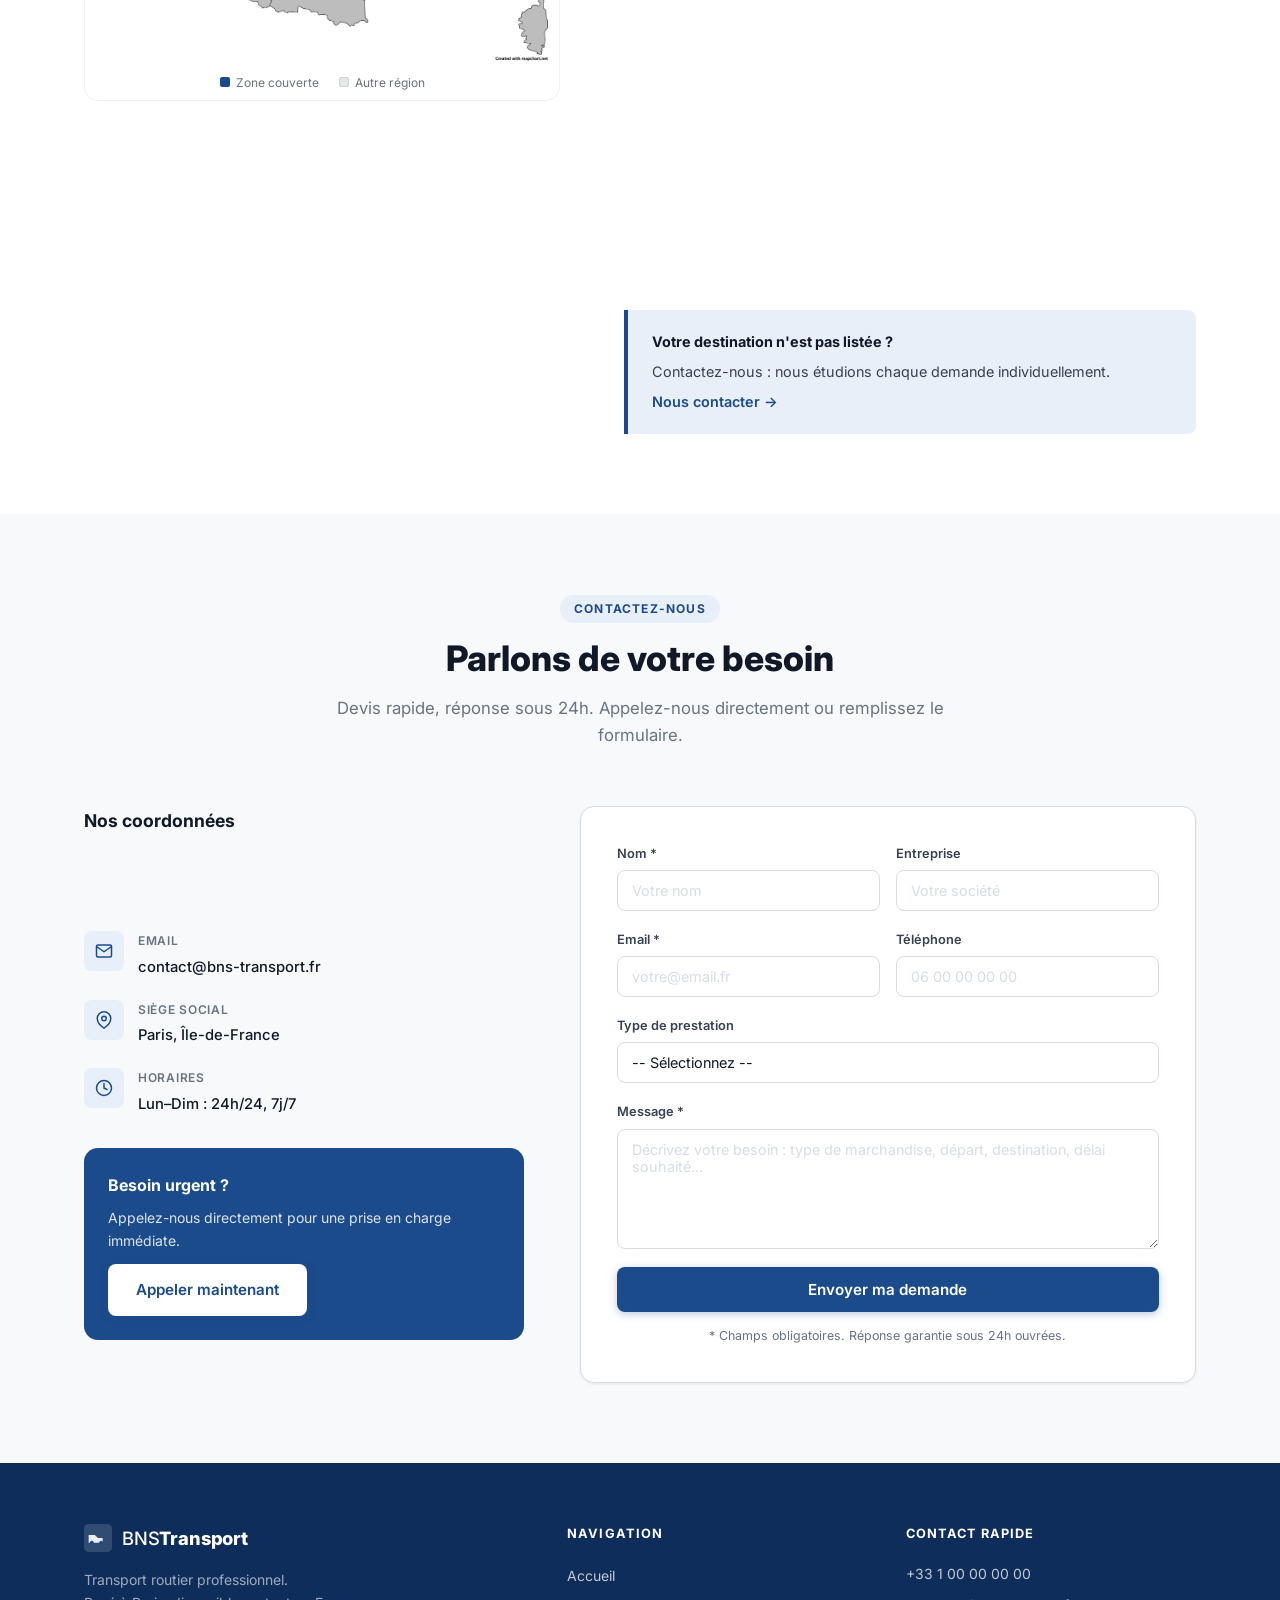
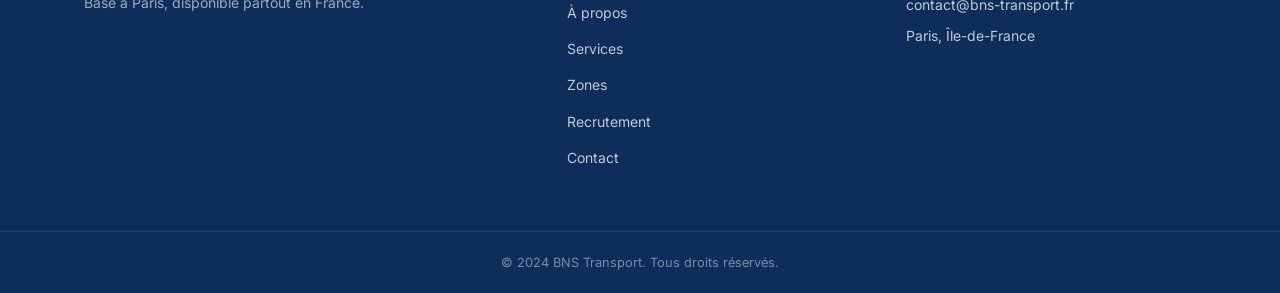
==== commit 5bba6288: "fix(content): remplacer tirets longs par ponctuation naturelle" ====
--- a/index.html
+++ b/index.html
@@ -46,7 +46,7 @@
     <div class="container hero__content">
       <p class="hero__eyebrow">Transport routier professionnel</p>
       <h1 class="hero__title">Votre marchandise,<br>livrée à temps.<br><span>Partout en France.</span></h1>
-      <p class="hero__subtitle">BNS Transport prend en charge vos envois avec sérieux et réactivité — du colis urgent à la palette complète.</p>
+      <p class="hero__subtitle">BNS Transport prend en charge vos envois avec sérieux et réactivité, du colis urgent à la palette complète.</p>
       <div class="hero__actions">
         <a href="#contact" class="btn btn--primary">Demander un devis</a>
         <a href="#services" class="btn btn--outline">Nos services</a>
@@ -66,7 +66,7 @@
       <p class="section__eyebrow">À propos de nous</p>
       <h2 class="section__title">Une aventure familiale,<br>une fiabilité sans compromis</h2>
       <p>Fondée à Paris par deux frères passionnés, BNS Transport est une société de transport routier indépendante qui mise sur la proximité, la rigueur et la relation de confiance avec ses clients.</p>
-      <p>Depuis 2 ans, nous intervenons auprès des professionnels comme des particuliers pour tous types de marchandises — en assurant des délais respectés et une prise en charge soignée à chaque étape.</p>
+      <p>Depuis 2 ans, nous intervenons auprès des professionnels comme des particuliers pour tous types de marchandises, en assurant des délais respectés et une prise en charge soignée à chaque étape.</p>
       <p>Notre force : une équipe soudée, des véhicules entretenus régulièrement et une communication transparente du départ à la livraison.</p>
       <a href="#contact" class="btn btn--primary btn--sm">Travailler avec nous</a>
     </div>
@@ -205,7 +205,7 @@
             <div class="zone-item__icon">📍</div>
             <div>
               <h3>Paris & Île-de-France</h3>
-              <p>Couverture quotidienne — livraisons same-day disponibles sur toute la région parisienne (75, 77, 78, 91, 92, 93, 94, 95).</p>
+              <p>Couverture quotidienne, avec livraisons same-day disponibles sur toute la région parisienne (75, 77, 78, 91, 92, 93, 94, 95).</p>
             </div>
           </div>
           <div class="zone-item">
@@ -219,14 +219,14 @@
             <div class="zone-item__icon">🗺️</div>
             <div>
               <h3>Grand Est & Bourgogne</h3>
-              <p>Reims, Strasbourg, Dijon — axes autoroutiers A4, A6 et N4 régulièrement desservis.</p>
+              <p>Reims, Strasbourg, Dijon : axes autoroutiers A4, A6 et N4 régulièrement desservis.</p>
             </div>
           </div>
           <div class="zone-item">
             <div class="zone-item__icon">🗺️</div>
             <div>
               <h3>Ouest & Atlantique</h3>
-              <p>Nantes, Rennes, Bordeaux — desserte régulière sur demande.</p>
+              <p>Nantes, Rennes, Bordeaux : desserte régulière sur demande.</p>
             </div>
           </div>
           <div class="zone-item">
@@ -240,11 +240,11 @@
             <div class="zone-item__icon">🗺️</div>
             <div>
               <h3>Centre-Val de Loire</h3>
-              <p>Orléans, Tours, Chartres — axe autoroutier A10 régulièrement desservi.</p>
+              <p>Orléans, Tours, Chartres : axe autoroutier A10 régulièrement desservi.</p>
             </div>
           </div>
           <div class="zone-callout">
-            <strong>Votre destination n'est pas listée ?</strong> Contactez-nous — nous étudions chaque demande individuellement.
+            <strong>Votre destination n'est pas listée ?</strong> Contactez-nous : nous étudions chaque demande individuellement.
             <a href="#contact">Nous contacter →</a>
           </div>
         </div>
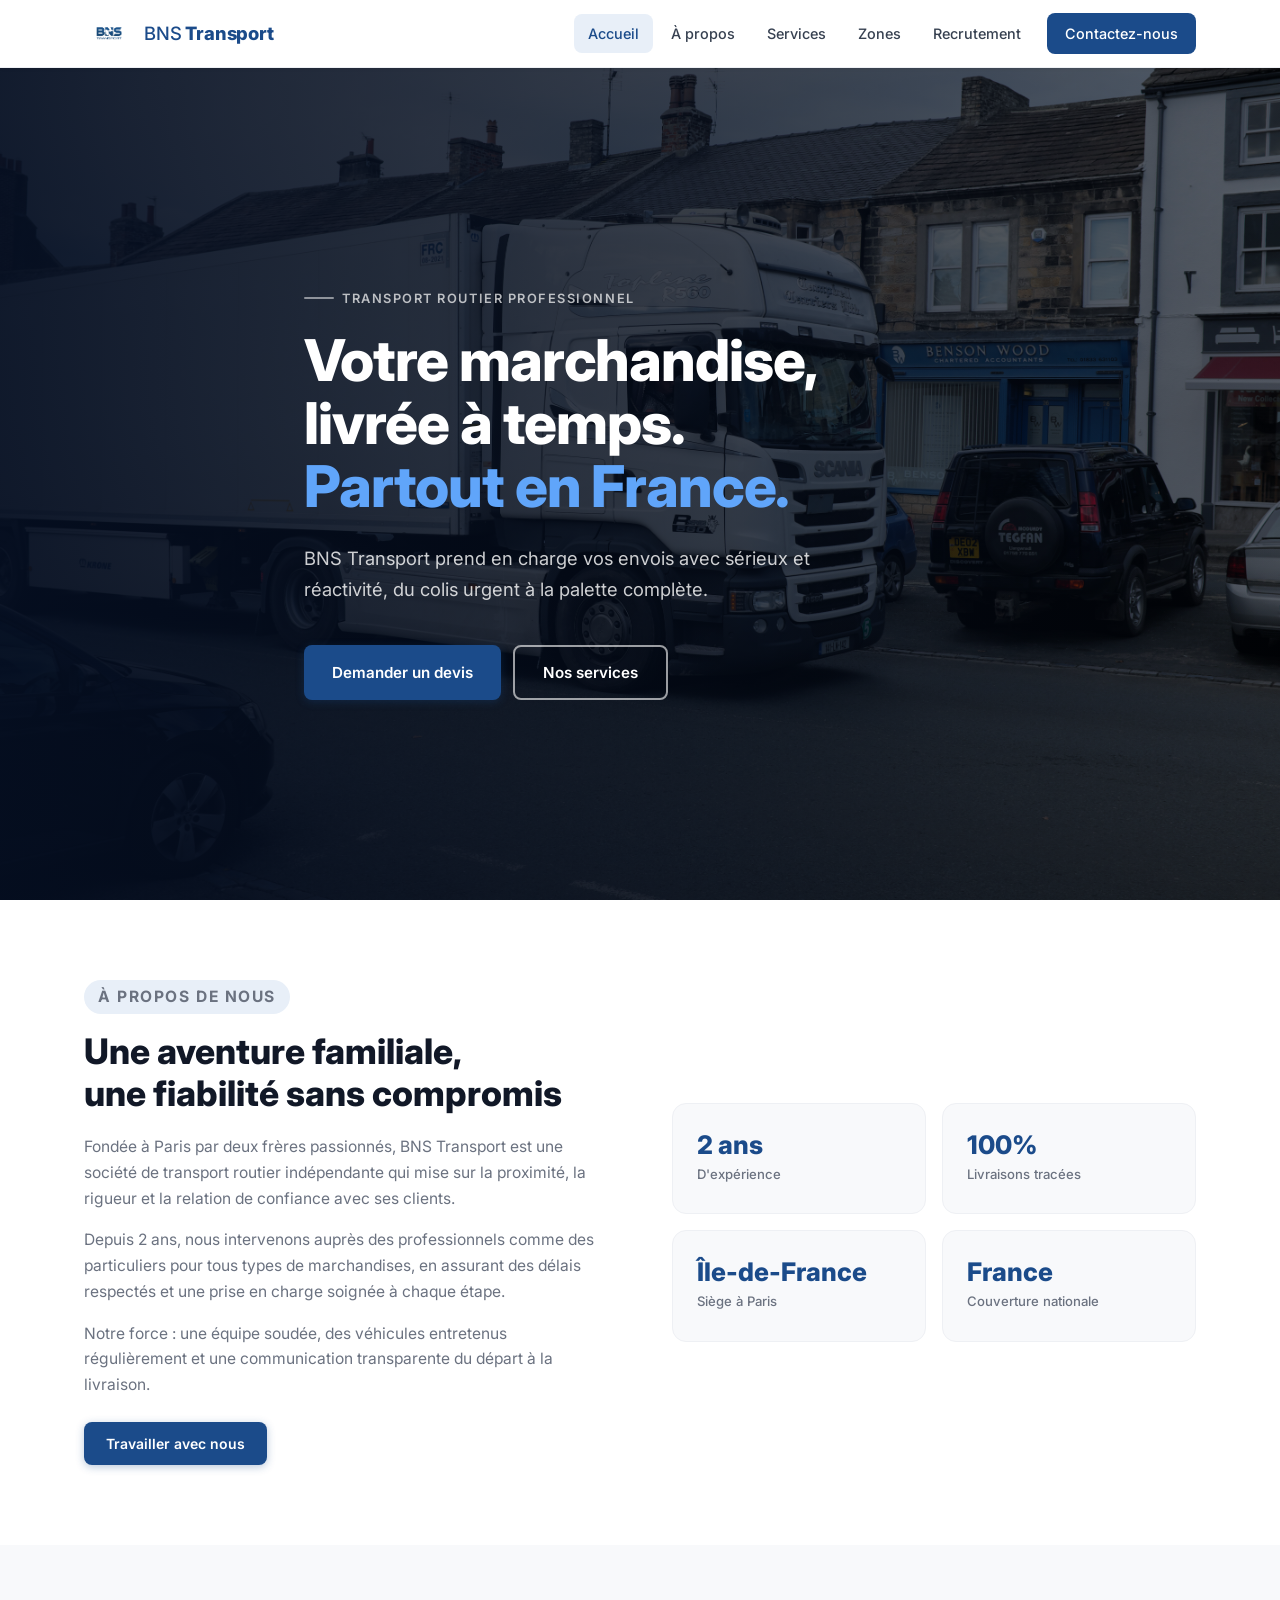
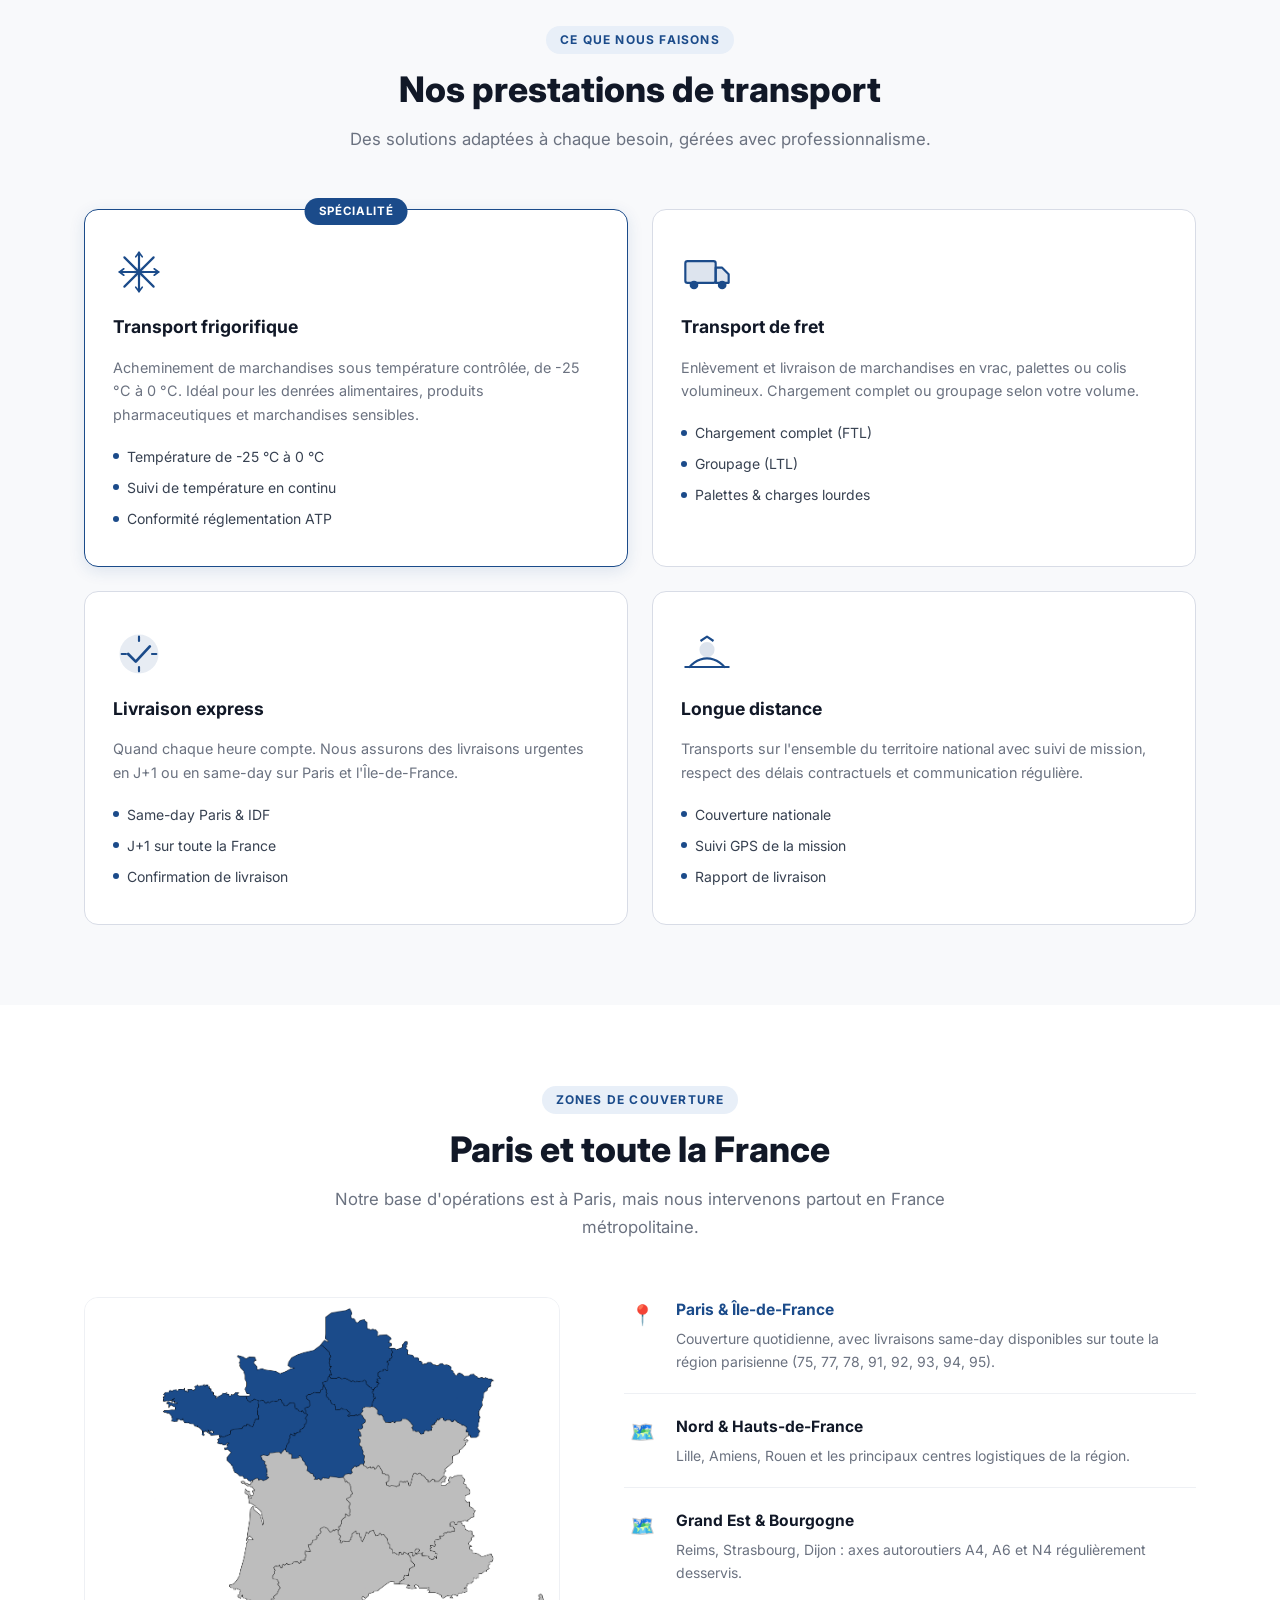
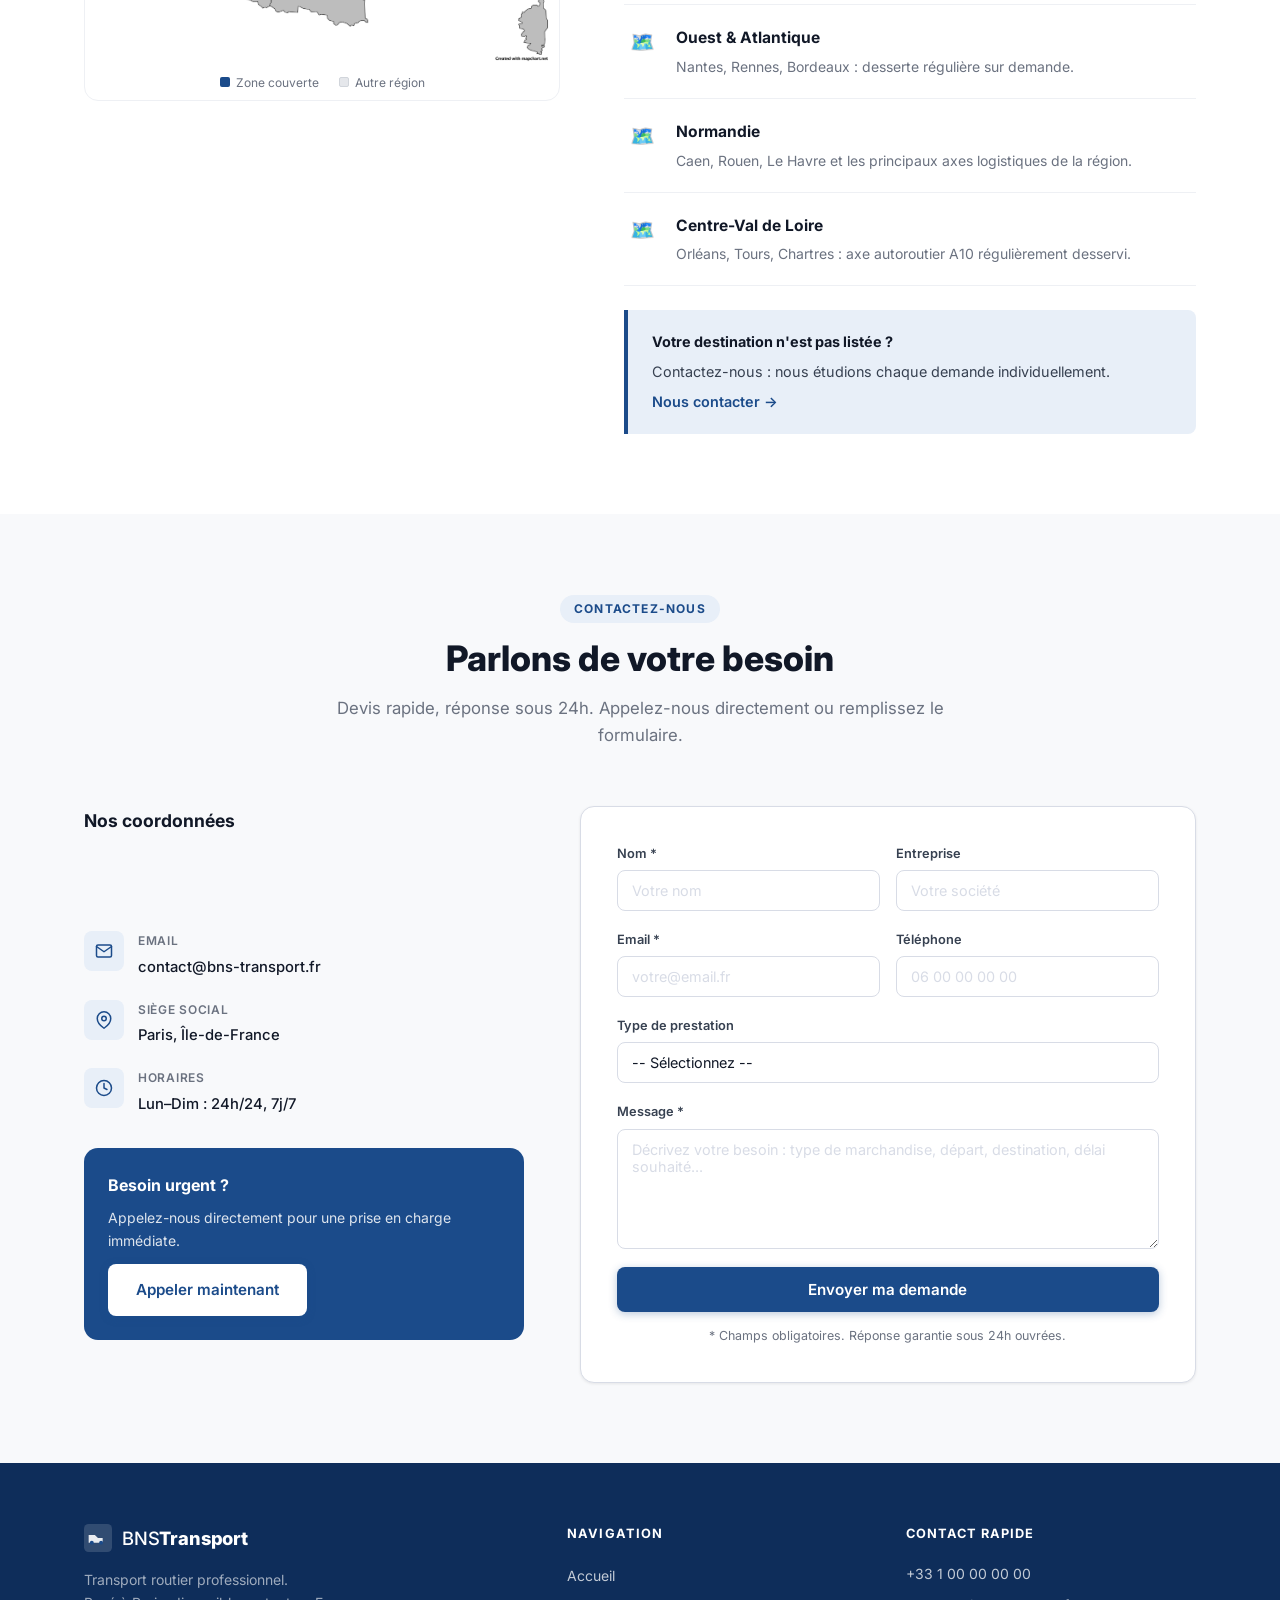
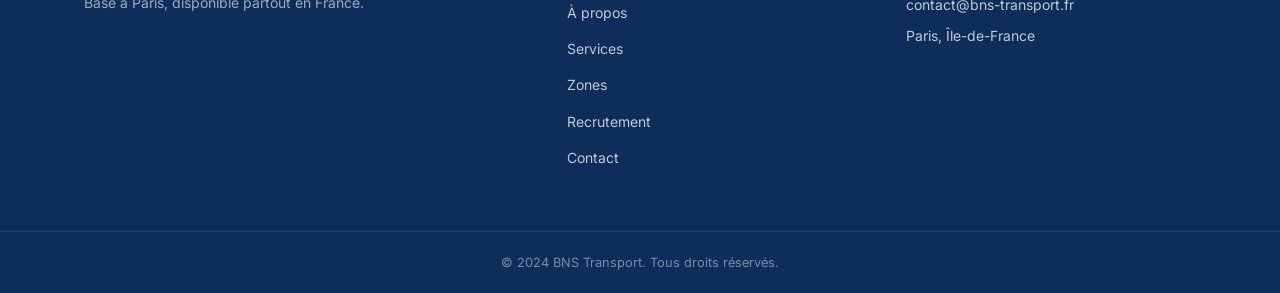
==== commit 0698cdf1: "feat(hero): photo Scania R560 plein fond avec gradient latéral - Remplace le dégradé bleu par une ph" ====
--- a/index.html
+++ b/index.html
@@ -50,11 +50,6 @@
       <div class="hero__actions">
         <a href="#contact" class="btn btn--primary">Demander un devis</a>
         <a href="#services" class="btn btn--outline">Nos services</a>
-      </div>
-      <div class="hero__badges">
-        <div class="badge"><span class="badge__icon">✓</span>Réactivité 24h</div>
-        <div class="badge"><span class="badge__icon">✓</span>Suivi en temps réel</div>
-        <div class="badge"><span class="badge__icon">✓</span>Basé à Paris</div>
       </div>
     </div>
   </section>
--- a/css/styles.css
+++ b/css/styles.css
@@ -220,33 +220,31 @@
   min-height: 100svh;
   display: flex;
   align-items: center;
-  background:
-    linear-gradient(135deg, #0e2d5a 0%, var(--blue) 50%, #1e5fad 100%);
   overflow: hidden;
-}
-
+  background: #050f23;
+}
+
+/* Photo de fond */
 .hero::before {
   content: '';
   position: absolute;
   inset: 0;
-  background-image:
-    radial-gradient(circle at 70% 30%, rgba(255,255,255,.04) 0%, transparent 50%),
-    radial-gradient(circle at 20% 80%, rgba(255,255,255,.03) 0%, transparent 40%);
-}
-
-/* Subtle road texture */
+  background: url('../asset/img/scania.jpg') center/cover no-repeat;
+  filter: brightness(.5) saturate(1.1);
+}
+
+/* Gradient latéral : lisibilité du texte à gauche */
 .hero::after {
   content: '';
   position: absolute;
-  bottom: 0; left: 0; right: 0;
-  height: 180px;
-  background: linear-gradient(to top, rgba(0,0,0,.25), transparent);
+  inset: 0;
+  background:
+    linear-gradient(90deg, rgba(5,15,35,.88) 0%, rgba(5,15,35,.55) 52%, rgba(5,15,35,.15) 100%),
+    linear-gradient(to top, rgba(0,0,0,.35) 0%, transparent 40%);
 }
 
 .hero__overlay {
-  position: absolute;
-  inset: 0;
-  background: url("data:image/svg+xml,%3Csvg width='60' height='60' viewBox='0 0 60 60' xmlns='http://www.w3.org/2000/svg'%3E%3Cg fill='none' fill-rule='evenodd'%3E%3Cg fill='%23ffffff' fill-opacity='0.025'%3E%3Cpath d='M36 34v-4h-2v4h-4v2h4v4h2v-4h4v-2h-4zm0-30V0h-2v4h-4v2h4v4h2V6h4V4h-4zM6 34v-4H4v4H0v2h4v4h2v-4h4v-2H6zM6 4V0H4v4H0v2h4v4h2V6h4V4H6z'/%3E%3C/g%3E%3C/g%3E%3C/svg%3E");
+  display: none;
 }
 
 .hero__content {
@@ -283,7 +281,7 @@
   letter-spacing: -.02em;
   margin-bottom: 24px;
 }
-.hero__title span { color: rgba(255,255,255,.75); }
+.hero__title span { color: #60a5fa; }
 
 .hero__subtitle {
   font-size: clamp(1rem, 2vw, 1.15rem);
@@ -297,29 +295,8 @@
   display: flex;
   flex-wrap: wrap;
   gap: 12px;
-  margin-bottom: 48px;
-}
-
-.hero__badges {
-  display: flex;
-  flex-wrap: wrap;
-  gap: 12px;
-}
-
-.badge {
-  display: inline-flex;
-  align-items: center;
-  gap: 8px;
-  padding: 8px 16px;
-  background: rgba(255,255,255,.1);
-  backdrop-filter: blur(6px);
-  border: 1px solid rgba(255,255,255,.2);
-  border-radius: 100px;
-  font-size: .82rem;
-  font-weight: 500;
-  color: rgba(255,255,255,.9);
-}
-.badge__icon { font-weight: 700; color: #7FBFFF; }
+}
+
 
 /* ============================================================
    ABOUT
